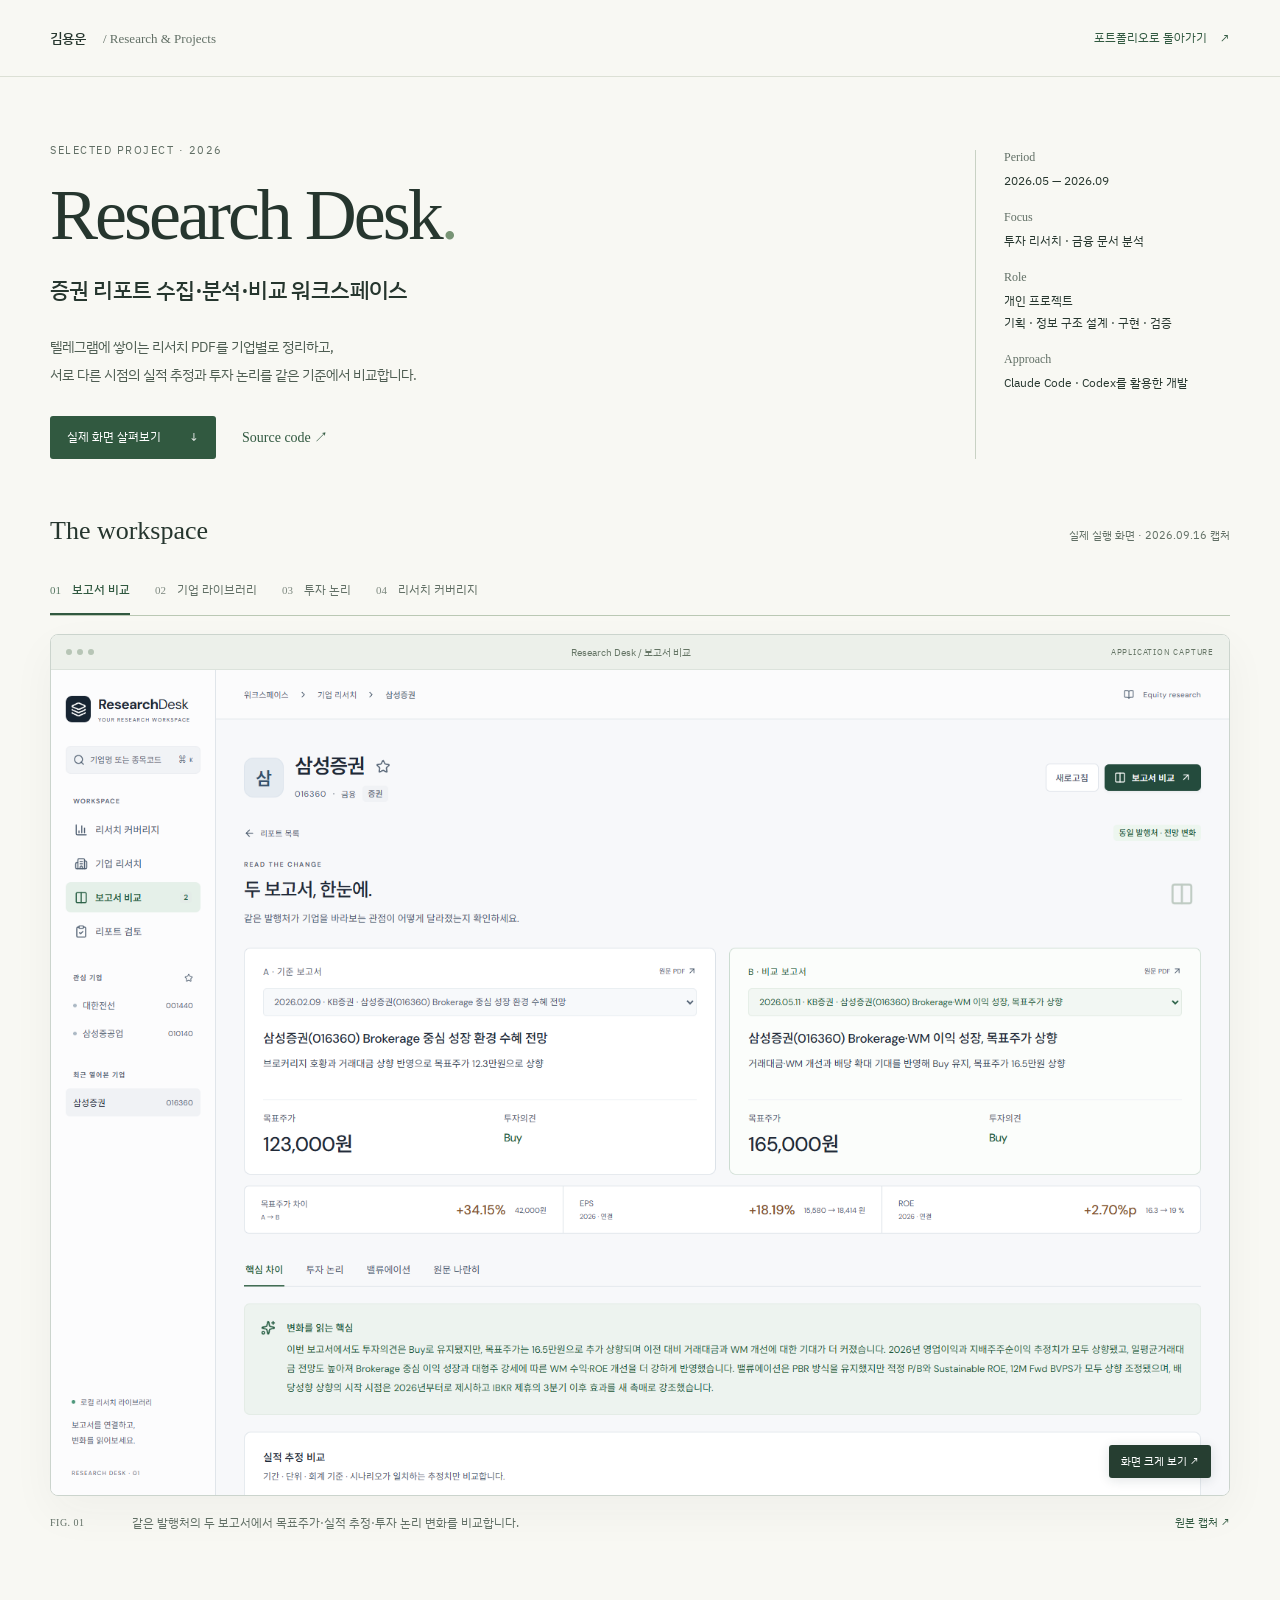
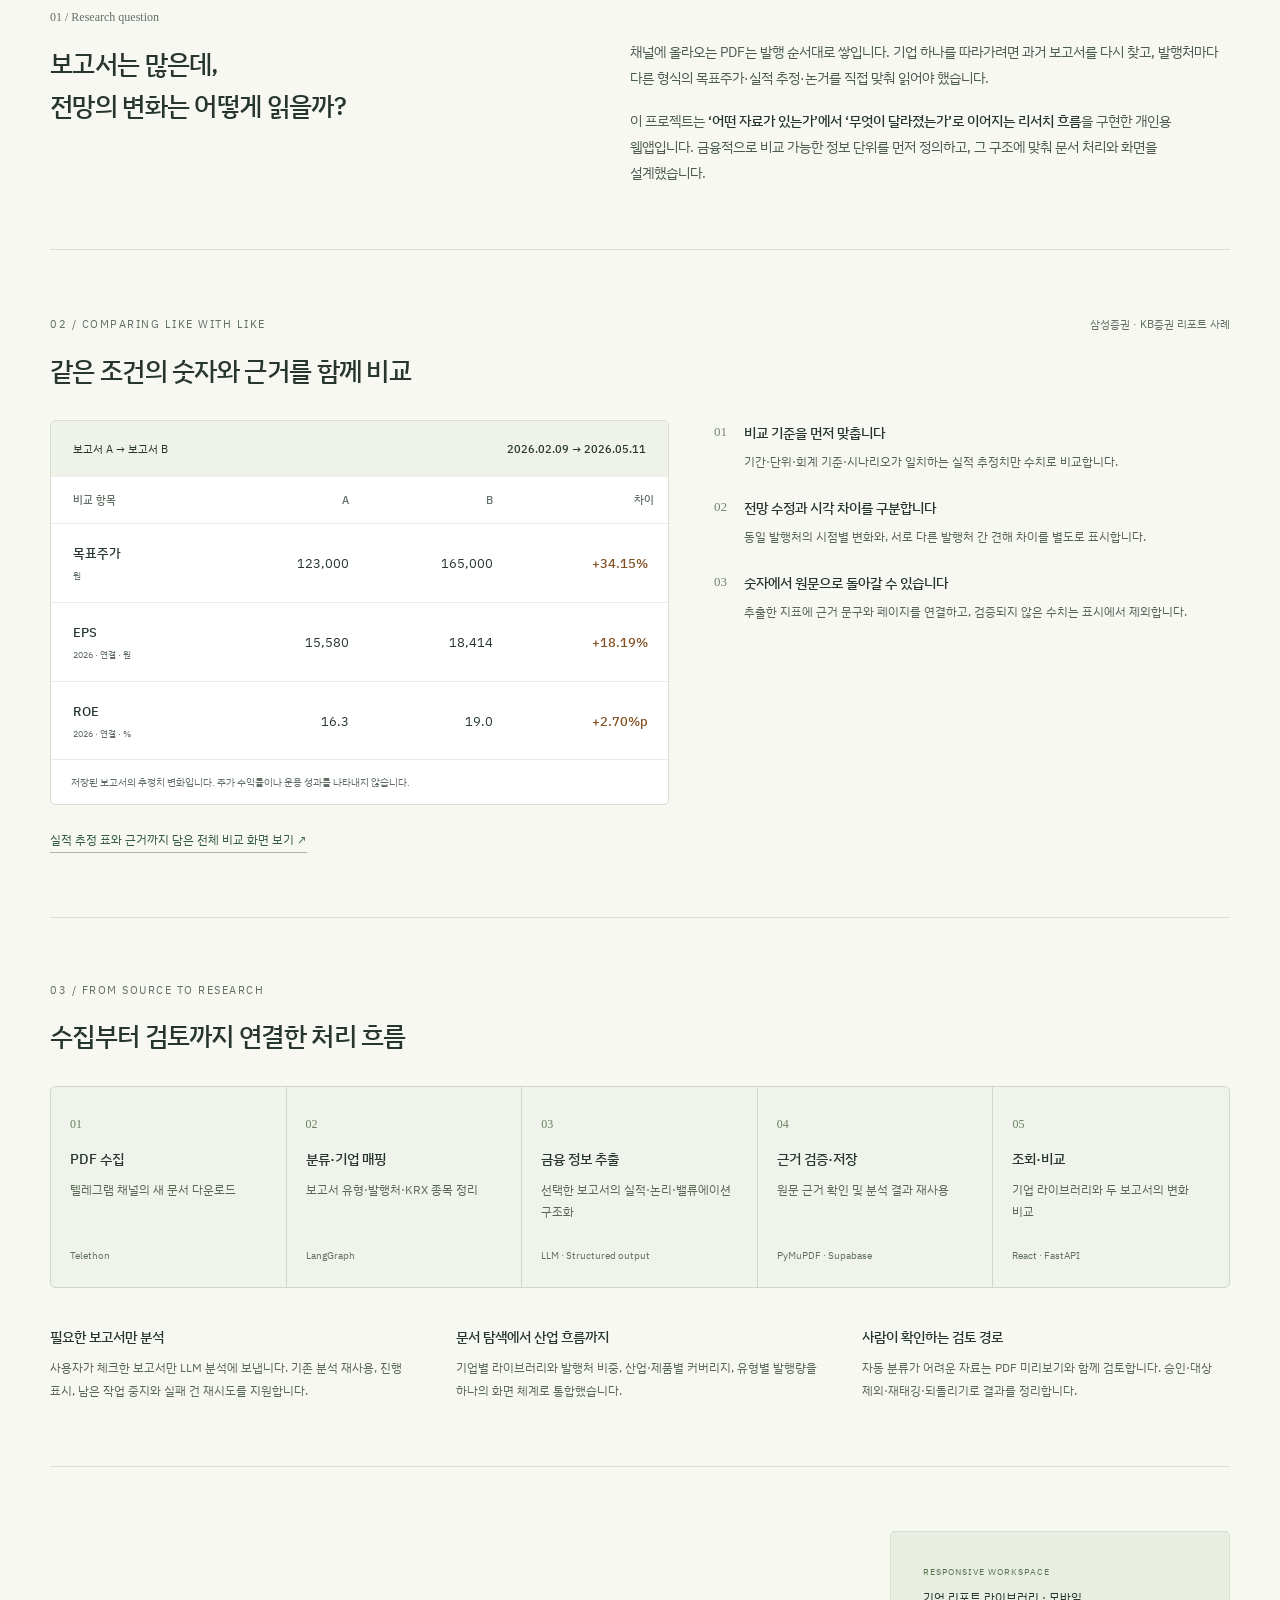
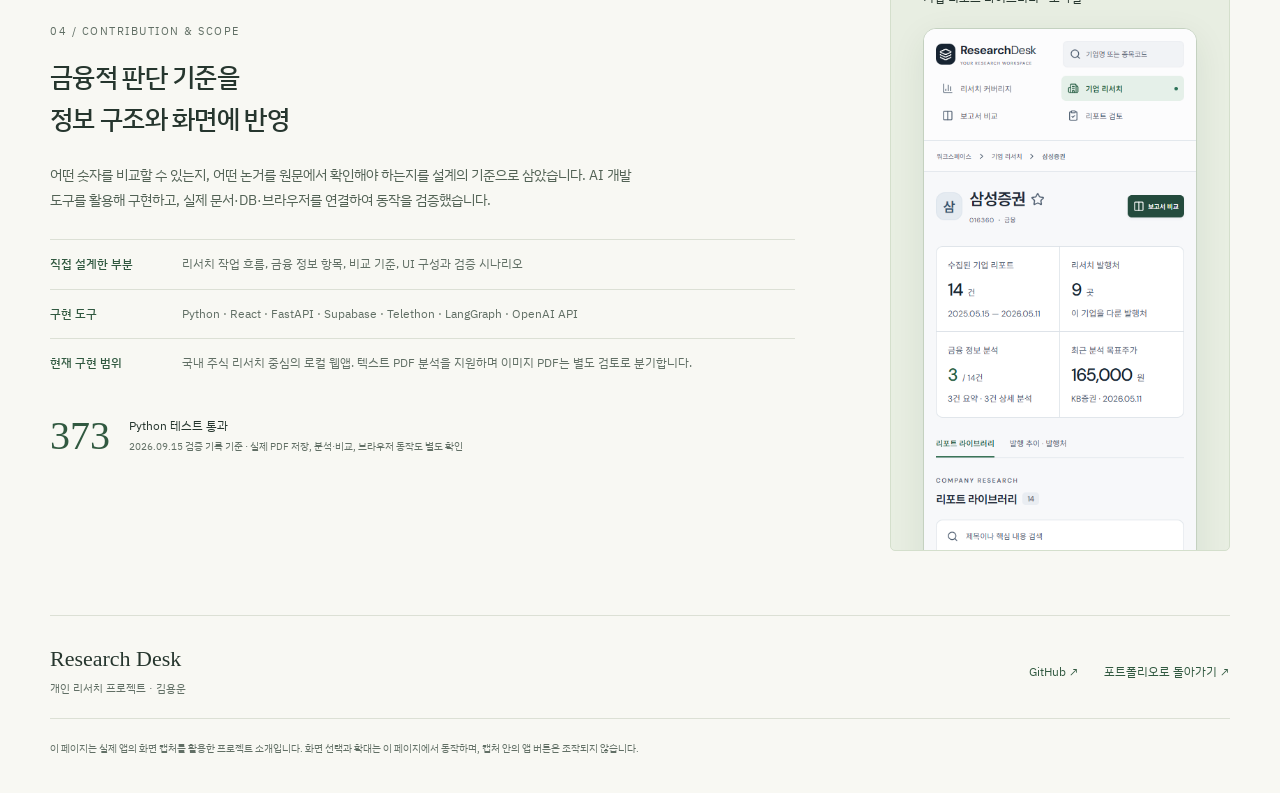
==== research-desk/index.html @ b036e4ed "Publish redesigned research portfolio with GitHub Pages support" ====
<!doctype html>
<html lang="ko">
<head>
  <meta charset="utf-8">
  <meta name="viewport" content="width=device-width, initial-scale=1">
  <meta name="theme-color" content="#f8f8f3">
  <meta name="description" content="김용운의 Research Desk 프로젝트. 텔레그램 증권 리포트 수집부터 금융 정보 구조화, 원문 근거 확인, 보고서 간 전망 비교까지 구현한 리서치 워크스페이스.">
  <title>Research Desk — 김용운의 리서치 프로젝트</title>
  <link rel="icon" href="assets/favicon.svg" type="image/svg+xml">
  <link rel="preconnect" href="https://fonts.googleapis.com">
  <link rel="preconnect" href="https://fonts.gstatic.com" crossorigin>
  <link href="https://fonts.googleapis.com/css2?family=IBM+Plex+Sans+KR:wght@400;500;600&display=swap" rel="stylesheet">
  <link rel="stylesheet" href="case-study.css">
  <script src="case-study.js" defer></script>
</head>
<body>
  <a class="skip-link" href="#main">본문으로 바로가기</a>
  <header class="case-header">
    <div class="wrap header-inner">
      <a class="author" href="../index.html#portfolio">김용운 <span>/ Research & Projects</span></a>
      <a class="back-link" href="../index.html#portfolio">포트폴리오로 돌아가기 <span aria-hidden="true">↗</span></a>
    </div>
  </header>
  <main id="main" class="wrap">
    <section class="case-intro" aria-labelledby="case-title">
      <div>
        <p class="eyebrow">Selected project · 2026</p>
        <h1 id="case-title">Research Desk<span class="title-period">.</span></h1>
        <p class="subtitle">증권 리포트 수집·분석·비교 워크스페이스</p>
        <p class="lead">텔레그램에 쌓이는 리서치 PDF를 기업별로 정리하고,<br class="desktop-break"> 서로 다른 시점의 실적 추정과 투자 논리를 같은 기준에서 비교합니다.</p>
        <div class="intro-links">
          <a class="primary-link" href="#screens">실제 화면 살펴보기 <span aria-hidden="true">↓</span></a>
          <a href="https://github.com/polarbear091919/telegram_report" target="_blank" rel="noopener noreferrer">Source code <span aria-hidden="true">↗</span></a>
        </div>
      </div>
      <dl class="project-facts">
        <div><dt>Period</dt><dd>2026.05 — 2026.09</dd></div>
        <div><dt>Focus</dt><dd>투자 리서치 · 금융 문서 분석</dd></div>
        <div><dt>Role</dt><dd>개인 프로젝트<br>기획 · 정보 구조 설계 · 구현 · 검증</dd></div>
        <div><dt>Approach</dt><dd>Claude Code · Codex를 활용한 개발</dd></div>
      </dl>
    </section>

    <section id="screens" class="screen-showcase" aria-labelledby="screens-heading">
      <div class="section-top"><h2 id="screens-heading">The workspace</h2><span>실제 실행 화면 · 2026.09.16 캡처</span></div>
      <div class="screen-tabs" role="tablist" aria-label="프로젝트 화면">
        <button role="tab" id="tab-comparison" aria-selected="true" aria-controls="screen-panel" tabindex="0" data-screen="comparison"><span>01</span> 보고서 비교</button>
        <button role="tab" id="tab-library" aria-selected="false" aria-controls="screen-panel" tabindex="-1" data-screen="library"><span>02</span> 기업 라이브러리</button>
        <button role="tab" id="tab-thesis" aria-selected="false" aria-controls="screen-panel" tabindex="-1" data-screen="thesis"><span>03</span> 투자 논리</button>
        <button role="tab" id="tab-coverage" aria-selected="false" aria-controls="screen-panel" tabindex="-1" data-screen="coverage"><span>04</span> 리서치 커버리지</button>
      </div>
      <div role="tabpanel" id="screen-panel" aria-labelledby="tab-comparison" tabindex="0">
        <div class="screen-frame">
          <div class="window-bar"><span class="window-mark" aria-hidden="true"><i></i><i></i><i></i></span><span id="screen-location">Research Desk / 보고서 비교</span><span class="capture-label">APPLICATION CAPTURE</span></div>
          <button class="screen-zoom" type="button" data-zoom="assets/comparison.png" data-caption="같은 발행처의 두 보고서에서 목표주가·실적 추정·투자 논리 변화를 비교합니다." aria-label="보고서 비교 화면 크게 보기">
            <img id="screen-image" src="assets/comparison.png" width="1600" height="1120" fetchpriority="high" alt="삼성증권의 KB증권 보고서 두 건을 나란히 비교하는 실제 Research Desk 화면">
            <span class="zoom-hint" aria-hidden="true">화면 크게 보기 ↗</span>
          </button>
        </div>
        <div class="screen-caption"><span id="screen-index">FIG. 01</span><p id="screen-description">같은 발행처의 두 보고서에서 목표주가·실적 추정·투자 논리 변화를 비교합니다.</p><a id="screen-original" href="assets/comparison.png" target="_blank" rel="noopener">원본 캡처 ↗</a></div>
      </div>
      <noscript><p class="note">다른 화면: <a href="assets/library.png">기업 라이브러리</a> · <a href="assets/thesis.png">투자 논리</a> · <a href="assets/coverage.png">커버리지</a></p></noscript>
    </section>

    <section class="case-section problem-grid" aria-labelledby="problem-title">
      <div class="section-label"><span>01 / Research question</span><h2 id="problem-title">보고서는 많은데,<br>전망의 변화는 어떻게 읽을까?</h2></div>
      <div class="prose"><p>채널에 올라오는 PDF는 발행 순서대로 쌓입니다. 기업 하나를 따라가려면 과거 보고서를 다시 찾고, 발행처마다 다른 형식의 목표주가·실적 추정·논거를 직접 맞춰 읽어야 했습니다.</p><p>이 프로젝트는 <strong>‘어떤 자료가 있는가’에서 ‘무엇이 달라졌는가’로 이어지는 리서치 흐름</strong>을 구현한 개인용 웹앱입니다. 금융적으로 비교 가능한 정보 단위를 먼저 정의하고, 그 구조에 맞춰 문서 처리와 화면을 설계했습니다.</p></div>
    </section>

    <section class="case-section" aria-labelledby="comparison-title">
      <div class="section-top"><div><p class="eyebrow">02 / Comparing like with like</p><h2 id="comparison-title">같은 조건의 숫자와 근거를 함께 비교</h2></div><span>삼성증권 · KB증권 리포트 사례</span></div>
      <div class="example-grid">
        <div class="comparison-example">
          <div class="example-heading"><span>보고서 A → 보고서 B</span><strong>2026.02.09 → 2026.05.11</strong></div>
          <div class="example-table-scroll"><table><caption class="sr-only">선택한 두 보고서의 목표주가와 2026년 연결 기준 추정치</caption><thead><tr><th scope="col">비교 항목</th><th scope="col">A</th><th scope="col">B</th><th scope="col">차이</th></tr></thead><tbody>
            <tr><th scope="row">목표주가 <small>원</small></th><td>123,000</td><td>165,000</td><td>+34.15%</td></tr>
            <tr><th scope="row">EPS <small>2026 · 연결 · 원</small></th><td>15,580</td><td>18,414</td><td>+18.19%</td></tr>
            <tr><th scope="row">ROE <small>2026 · 연결 · %</small></th><td>16.3</td><td>19.0</td><td>+2.70%p</td></tr>
          </tbody></table></div>
          <p class="example-note">저장된 보고서의 추정치 변화입니다. 주가 수익률이나 운용 성과를 나타내지 않습니다.</p>
        </div>
        <ol class="principles">
          <li><span>01</span><div><h3>비교 기준을 먼저 맞춥니다</h3><p>기간·단위·회계 기준·시나리오가 일치하는 실적 추정치만 수치로 비교합니다.</p></div></li>
          <li><span>02</span><div><h3>전망 수정과 시각 차이를 구분합니다</h3><p>동일 발행처의 시점별 변화와, 서로 다른 발행처 간 견해 차이를 별도로 표시합니다.</p></div></li>
          <li><span>03</span><div><h3>숫자에서 원문으로 돌아갈 수 있습니다</h3><p>추출한 지표에 근거 문구와 페이지를 연결하고, 검증되지 않은 수치는 표시에서 제외합니다.</p></div></li>
        </ol>
      </div>
      <a class="text-link" href="assets/comparison-full.png" target="_blank" rel="noopener">실적 추정 표와 근거까지 담은 전체 비교 화면 보기 ↗</a>
    </section>

    <section class="case-section workflow-section" aria-labelledby="workflow-title">
      <div class="section-top"><div><p class="eyebrow">03 / From source to research</p><h2 id="workflow-title">수집부터 검토까지 연결한 처리 흐름</h2></div></div>
      <ol class="pipeline">
        <li><span>01</span><h3>PDF 수집</h3><p>텔레그램 채널의 새 문서 다운로드</p><small>Telethon</small></li>
        <li><span>02</span><h3>분류·기업 매핑</h3><p>보고서 유형·발행처·KRX 종목 정리</p><small>LangGraph</small></li>
        <li><span>03</span><h3>금융 정보 추출</h3><p>선택한 보고서의 실적·논리·밸류에이션 구조화</p><small>LLM · Structured output</small></li>
        <li><span>04</span><h3>근거 검증·저장</h3><p>원문 근거 확인 및 분석 결과 재사용</p><small>PyMuPDF · Supabase</small></li>
        <li><span>05</span><h3>조회·비교</h3><p>기업 라이브러리와 두 보고서의 변화 비교</p><small>React · FastAPI</small></li>
      </ol>
      <div class="implementation-grid">
        <article><h3>필요한 보고서만 분석</h3><p>사용자가 체크한 보고서만 LLM 분석에 보냅니다. 기존 분석 재사용, 진행 표시, 남은 작업 중지와 실패 건 재시도를 지원합니다.</p></article>
        <article><h3>문서 탐색에서 산업 흐름까지</h3><p>기업별 라이브러리와 발행처 비중, 산업·제품별 커버리지, 유형별 발행량을 하나의 화면 체계로 통합했습니다.</p></article>
        <article><h3>사람이 확인하는 검토 경로</h3><p>자동 분류가 어려운 자료는 PDF 미리보기와 함께 검토합니다. 승인·대상 제외·재태깅·되돌리기로 결과를 정리합니다.</p></article>
      </div>
    </section>

    <section class="case-section closing-grid" aria-labelledby="reflection-title">
      <div>
        <p class="eyebrow">04 / Contribution & scope</p><h2 id="reflection-title">금융적 판단 기준을<br>정보 구조와 화면에 반영</h2>
        <p class="reflection">어떤 숫자를 비교할 수 있는지, 어떤 논거를 원문에서 확인해야 하는지를 설계의 기준으로 삼았습니다. AI 개발 도구를 활용해 구현하고, 실제 문서·DB·브라우저를 연결하여 동작을 검증했습니다.</p>
        <dl class="contribution-list"><div><dt>직접 설계한 부분</dt><dd>리서치 작업 흐름, 금융 정보 항목, 비교 기준, UI 구성과 검증 시나리오</dd></div><div><dt>구현 도구</dt><dd>Python · React · FastAPI · Supabase · Telethon · LangGraph · OpenAI API</dd></div><div><dt>현재 구현 범위</dt><dd>국내 주식 리서치 중심의 로컬 웹앱. 텍스트 PDF 분석을 지원하며 이미지 PDF는 별도 검토로 분기합니다.</dd></div></dl>
        <div class="validation"><strong>373</strong><p>Python 테스트 통과<small>2026.09.15 검증 기록 기준 · 실제 PDF 저장, 분석·비교, 브라우저 동작도 별도 확인</small></p></div>
      </div>
      <figure class="mobile-figure"><div class="mobile-caption"><span>RESPONSIVE WORKSPACE</span><p>기업 리포트 라이브러리 · 모바일</p></div><button type="button" data-zoom="assets/mobile.png" data-caption="모바일 기업 리포트 라이브러리의 실제 화면" aria-label="모바일 화면 크게 보기"><img src="assets/mobile.png" alt="모바일에서 확인하는 삼성증권 리포트 라이브러리" width="390" height="844" loading="lazy"></button></figure>
    </section>
    <footer class="case-footer"><div><strong>Research Desk</strong><p>개인 리서치 프로젝트 · 김용운</p></div><div><a href="https://github.com/polarbear091919/telegram_report" target="_blank" rel="noopener noreferrer">GitHub ↗</a><a href="../index.html#portfolio">포트폴리오로 돌아가기 ↗</a></div><small>이 페이지는 실제 앱의 화면 캡처를 활용한 프로젝트 소개입니다. 화면 선택과 확대는 이 페이지에서 동작하며, 캡처 안의 앱 버튼은 조작되지 않습니다.</small></footer>
  </main>
  <dialog id="image-dialog" class="image-dialog" aria-labelledby="zoom-title"><div class="zoom-toolbar"><h2 id="zoom-title">화면 크게 보기</h2><div><button type="button" id="zoom-size" aria-pressed="false">원본 크기</button><button type="button" id="zoom-close" aria-label="확대 화면 닫기">닫기 ✕</button></div></div><div class="zoom-scroll"><img id="zoom-image" alt=""></div><p id="zoom-caption"></p></dialog>
</body>
</html>
---- research-desk/case-study.css ----
@charset "UTF-8";
:root{--paper:#f8f8f3;--ink:#26362e;--green:#315940;--muted:#616f65;--line:#dce0d5;--sans:'IBM Plex Sans KR',-apple-system,BlinkMacSystemFont,sans-serif;--serif:Georgia,'Times New Roman',serif}
*{box-sizing:border-box}html{scroll-behavior:smooth;scroll-padding-top:100px}body{margin:0;background:var(--paper);color:var(--ink);font:14px/1.85 var(--sans);-webkit-font-smoothing:antialiased}a{color:var(--green);text-decoration:none;text-underline-offset:5px}a:hover{text-decoration:underline}button{font:inherit;color:inherit;cursor:pointer}img{display:block;max-width:100%}h1,h2,h3,p,figure{margin:0}h1,h2,h3{word-break:keep-all}button:focus-visible,a:focus-visible,[tabindex]:focus-visible{outline:2px solid var(--green);outline-offset:4px}.wrap{width:min(1180px,calc(100% - 96px));margin-inline:auto}.skip-link{position:fixed;top:8px;left:8px;z-index:80;background:var(--green);color:white;padding:10px;transform:translateY(-160%)}.skip-link:focus{transform:none}.sr-only{position:absolute;width:1px;height:1px;overflow:hidden;clip:rect(0,0,0,0)}.case-header{background:var(--paper);border-bottom:1px solid var(--line)}.header-inner{min-height:76px;display:flex;align-items:center;justify-content:space-between;gap:20px}.author{font-weight:500;color:var(--ink)}.author span{font:13px var(--serif);margin-left:14px;color:var(--muted)}.back-link{font-size:12px}.back-link span{margin-left:10px}.case-intro{display:grid;grid-template-columns:1fr 255px;gap:70px;padding:65px 0 54px}.eyebrow{font:11px/1.6 var(--sans);letter-spacing:1.5px;text-transform:uppercase;color:var(--muted);margin-bottom:16px}.case-intro h1{font:72px/1.1 var(--serif);letter-spacing:-3px}.title-period{color:#789475}.subtitle{font-size:22px;font-weight:500;letter-spacing:-.6px;margin-top:15px}.lead{color:#4e5d52;margin-top:23px;line-height:2;word-break:keep-all}.intro-links{display:flex;align-items:center;gap:26px;margin-top:27px;font-size:12px}.intro-links a:last-child{font-family:var(--serif);font-size:14px}.primary-link{display:inline-flex;align-items:center;gap:28px;background:var(--green);color:#fff;padding:10px 17px;border-radius:3px}.primary-link:hover{background:#23462f;text-decoration:none}.project-facts{margin:8px 0 0;border-left:1px solid #c9d2c4;padding-left:28px}.project-facts div+div{margin-top:17px}.project-facts dt{font:12px var(--serif);color:var(--muted);margin-bottom:5px}.project-facts dd{margin:0;font-size:12px;line-height:1.9}.section-top{display:flex;align-items:baseline;justify-content:space-between;gap:25px;margin-bottom:20px}.section-top>h2{font:26px/1.4 var(--serif)}.section-top>span{font-size:11px;color:var(--muted)}.screen-showcase{scroll-margin-top:28px}.screen-tabs{display:flex;border-bottom:1px solid #bac8b4;gap:25px;margin-bottom:18px}.screen-tabs button{border:0;background:transparent;padding:10px 0 12px;border-bottom:2px solid transparent;font-size:12px;color:var(--muted);min-height:46px}.screen-tabs button span{font:11px var(--serif);margin-right:8px;opacity:.8}.screen-tabs button[aria-selected=true]{color:var(--green);border-color:var(--green);font-weight:500}.screen-frame{border:1px solid #cbd4cd;border-radius:8px;overflow:hidden;box-shadow:0 16px 45px #23352b0b;background:#fff}.window-bar{height:35px;background:#ecf0ea;border-bottom:1px solid #dce3dc;display:flex;align-items:center;justify-content:space-between;padding:0 15px;font-size:10px;color:#657565}.window-mark{display:flex;gap:5px;width:85px}.window-mark i{width:6px;height:6px;border-radius:100%;background:#b7c5b6}.capture-label{font-size:8px;letter-spacing:.8px}.screen-zoom{display:block;width:100%;padding:0;border:0;background:#fff;position:relative;cursor:zoom-in}.screen-zoom img{width:100%;height:auto}.zoom-hint{position:absolute;right:18px;bottom:17px;background:#263e31;color:#fff;font-size:11px;border-radius:3px;padding:6px 12px;box-shadow:0 2px 12px #182c3622}.screen-caption{display:grid;grid-template-columns:65px 1fr auto;align-items:start;gap:17px;margin-top:16px;font-size:12px;color:var(--muted)}.screen-caption>span{font:10px/2.1 var(--serif);letter-spacing:.5px}.screen-caption a{white-space:nowrap;font-size:11px}.case-section{padding:64px 0;border-bottom:1px solid var(--line)}.problem-grid{display:grid;grid-template-columns:1fr 1.2fr;gap:80px;margin-top:12px}.section-label>span{font:12px var(--serif);color:var(--muted);display:block;margin-bottom:18px}.case-section h2{font-size:26px;font-weight:500;letter-spacing:-.7px;line-height:1.6}.prose{padding-top:29px}.prose p{word-break:keep-all;color:#4b5b50}.prose p+p{margin-top:17px}.prose strong{font-weight:500;color:var(--ink)}.example-grid{display:grid;grid-template-columns:1.2fr 1fr;gap:45px;margin-top:28px}.comparison-example{border:1px solid #d6dfd1;background:#fff;border-radius:5px;overflow:hidden;align-self:start}.example-heading{padding:18px 22px;background:#eef2e9;display:flex;justify-content:space-between;gap:10px;font-size:11px}.example-heading strong{font-weight:500}.example-table-scroll{overflow:auto}.comparison-example table{width:100%;border-collapse:collapse;white-space:nowrap;font-variant-numeric:tabular-nums}.comparison-example th,.comparison-example td{text-align:right;padding:17px 14px;border-bottom:1px solid #e9ede7;font-size:13px}.comparison-example th:first-child{text-align:left;padding-left:22px}.comparison-example th{font-weight:500}.comparison-example thead th{font-size:11px;color:var(--muted);padding-block:13px}.comparison-example th small{display:block;color:var(--muted);font-size:9px;font-weight:400;margin-top:3px}.comparison-example td:last-child{color:#825124;padding-right:20px;font-weight:500}.example-note{font-size:10px;color:var(--muted);padding:13px 20px;line-height:1.8}.principles{padding:0;margin:0;list-style:none}.principles li{display:flex;gap:17px;margin-bottom:22px}.principles li>span{font:13px var(--serif);color:#71846e;padding-top:4px}.principles h3{font-size:14px;font-weight:500}.principles p{font-size:12px;color:#556358;margin-top:5px;word-break:keep-all}.text-link{display:inline-block;font-size:12px;margin-top:24px;border-bottom:1px solid #a9b8a0}.pipeline{list-style:none;padding:0;display:grid;grid-template-columns:repeat(5,1fr);gap:0;margin:29px 0 0;border:1px solid #ced8c8;border-radius:5px;background:#f0f3eb}.pipeline li{position:relative;padding:23px 19px;border-right:1px solid #ced8c8}.pipeline li:last-child{border:0}.pipeline li>span{font:12px var(--serif);color:#6a8062}.pipeline h3{font-size:14px;font-weight:500;margin-top:10px}.pipeline p{font-size:12px;color:#596855;margin-top:7px;min-height:48px;word-break:keep-all}.pipeline small{display:block;font:10px/1.7 var(--sans);color:var(--muted);margin-top:20px}.implementation-grid{display:grid;grid-template-columns:repeat(3,1fr);gap:38px;margin-top:36px}.implementation-grid h3{font-size:14px;font-weight:500}.implementation-grid p{margin-top:8px;font-size:12px;color:#58675b;word-break:keep-all}.closing-grid{display:grid;grid-template-columns:1fr 340px;gap:95px;align-items:center}.reflection{margin-top:22px;max-width:610px;word-break:keep-all;color:#526255}.contribution-list{margin-top:26px;font-size:12px}.contribution-list div{display:grid;grid-template-columns:115px 1fr;border-top:1px solid var(--line);padding:13px 0;gap:17px}.contribution-list dt{color:var(--green);font-weight:500}.contribution-list dd{margin:0;color:var(--muted)}.validation{display:flex;align-items:center;gap:19px;margin-top:25px}.validation>strong{font:40px var(--serif);color:var(--green)}.validation p{font-size:12px}.validation small{display:block;font-size:10px;color:var(--muted);max-width:340px}.mobile-figure{padding:25px 32px 0;background:#e8eee2;border-radius:5px;overflow:hidden;max-height:620px;border:1px solid #d4dfcc}.mobile-caption{margin-bottom:19px}.mobile-caption>span{font:9px var(--sans);letter-spacing:1px;color:#5b7452}.mobile-caption p{font-size:12px;margin-top:4px}.mobile-figure button{display:block;border:1px solid #c4d1c0;border-radius:13px 13px 0 0;overflow:hidden;padding:0;background:#fff;box-shadow:0 10px 35px #1d412715;cursor:zoom-in}.mobile-figure img{width:100%;height:auto}.case-footer{display:flex;flex-wrap:wrap;justify-content:space-between;align-items:center;gap:20px;padding:30px 0 35px}.case-footer strong{font:22px var(--serif)}.case-footer p{font-size:11px;color:var(--muted);margin-top:4px}.case-footer>div:last-of-type{display:flex;gap:25px;font-size:12px}.case-footer>small{width:100%;font-size:10px;color:var(--muted);border-top:1px solid var(--line);padding-top:20px}.image-dialog{width:min(1500px,calc(100% - 40px));max-height:94dvh;padding:0;border:1px solid #becdb8;border-radius:8px;background:var(--paper);color:var(--ink)}.image-dialog::backdrop{background:#172a21ba}.zoom-toolbar{display:flex;align-items:center;justify-content:space-between;padding:12px 18px;border-bottom:1px solid var(--line);gap:10px}.zoom-toolbar h2{font-size:13px;font-weight:500}.zoom-toolbar>div{display:flex;gap:10px}.zoom-toolbar button{border:1px solid #cbd6c5;border-radius:3px;padding:6px 12px;background:#fff;font-size:12px;min-height:38px}.zoom-scroll{overflow:auto;max-height:76dvh;background:#e9eee6}.zoom-scroll img{width:100%;height:auto;margin:auto}.zoom-scroll.is-original img{width:auto;max-width:none}.image-dialog>p{padding:12px 18px;font-size:12px;color:var(--muted)}.note{font-size:12px;color:var(--muted)}body.zoom-open{overflow:hidden}
@media(max-width:1000px){.wrap{width:calc(100% - 56px)}.case-intro{gap:35px;grid-template-columns:1fr 220px}.case-intro h1{font-size:60px}.subtitle{font-size:19px}.problem-grid{gap:40px}.example-grid{gap:28px}.closing-grid{gap:45px;grid-template-columns:1fr 290px}.pipeline li{padding:20px 13px}.pipeline h3{font-size:13px}.pipeline p{font-size:11px}.mobile-figure{padding-inline:22px}.comparison-example th,.comparison-example td{padding-inline:9px}}
@media(max-width:720px){.wrap{width:calc(100% - 36px)}.header-inner{min-height:66px}.author span{display:none}.back-link{font-size:10px}.case-intro{display:block;padding:40px 0 35px}.case-intro h1{font-size:54px;letter-spacing:-2px}.subtitle{font-size:18px;line-height:1.6;max-width:290px}.lead{font-size:13px}.desktop-break{display:none}.project-facts{display:grid;grid-template-columns:1fr 1fr;gap:18px;border-left:0;border-top:1px solid var(--line);padding:22px 0 0;margin-top:30px}.project-facts div+div{margin:0}.project-facts dd{font-size:11px}.intro-links{gap:22px}.section-top{display:block}.section-top>span{display:block;margin-top:7px;font-size:10px}.screen-tabs{gap:0;display:grid;grid-template-columns:1fr 1fr}.screen-tabs button{font-size:11px;text-align:left}.screen-tabs button span{margin-right:5px}.window-bar{height:28px;padding:0 9px}.capture-label{display:none}.window-mark{width:auto}.zoom-hint{bottom:8px;right:8px;font-size:9px;padding:4px 8px}.screen-caption{grid-template-columns:48px 1fr;gap:8px;font-size:11px}.screen-caption a{grid-column:2;font-size:10px}.case-section{padding:42px 0}.problem-grid,.example-grid,.closing-grid{display:block}.case-section h2{font-size:23px}.prose{padding-top:22px;font-size:13px}.principles{margin-top:26px}.example-heading{padding:15px 13px;flex-wrap:wrap}.comparison-example th:first-child{padding-left:12px}.comparison-example th,.comparison-example td{font-size:12px;padding-inline:8px}.comparison-example td:last-child{padding-right:12px}.example-note{padding:12px;font-size:10px}.pipeline{grid-template-columns:1fr 1fr}.pipeline li{border-right:1px solid #ced8c8;border-bottom:1px solid #ced8c8;padding:18px}.pipeline li:nth-child(2n){border-right:0}.pipeline li:last-child{grid-column:span 2}.pipeline p{font-size:12px;min-height:0}.pipeline small{margin-top:12px}.implementation-grid{grid-template-columns:1fr;gap:21px;margin-top:27px}.reflection{font-size:13px}.contribution-list div{grid-template-columns:90px 1fr;gap:10px}.mobile-figure{max-width:330px;margin:30px auto 0;padding:24px 25px 0}.case-footer>div:last-of-type{gap:18px;font-size:11px}.image-dialog{width:calc(100% - 16px)}.zoom-toolbar{padding:10px;align-items:flex-start}.zoom-toolbar h2{font-size:11px}.zoom-toolbar button{font-size:10px;padding:5px 8px;white-space:nowrap}.image-dialog>p{font-size:11px}.zoom-scroll{max-height:70dvh}}
@media(prefers-reduced-motion:reduce){html{scroll-behavior:auto}}
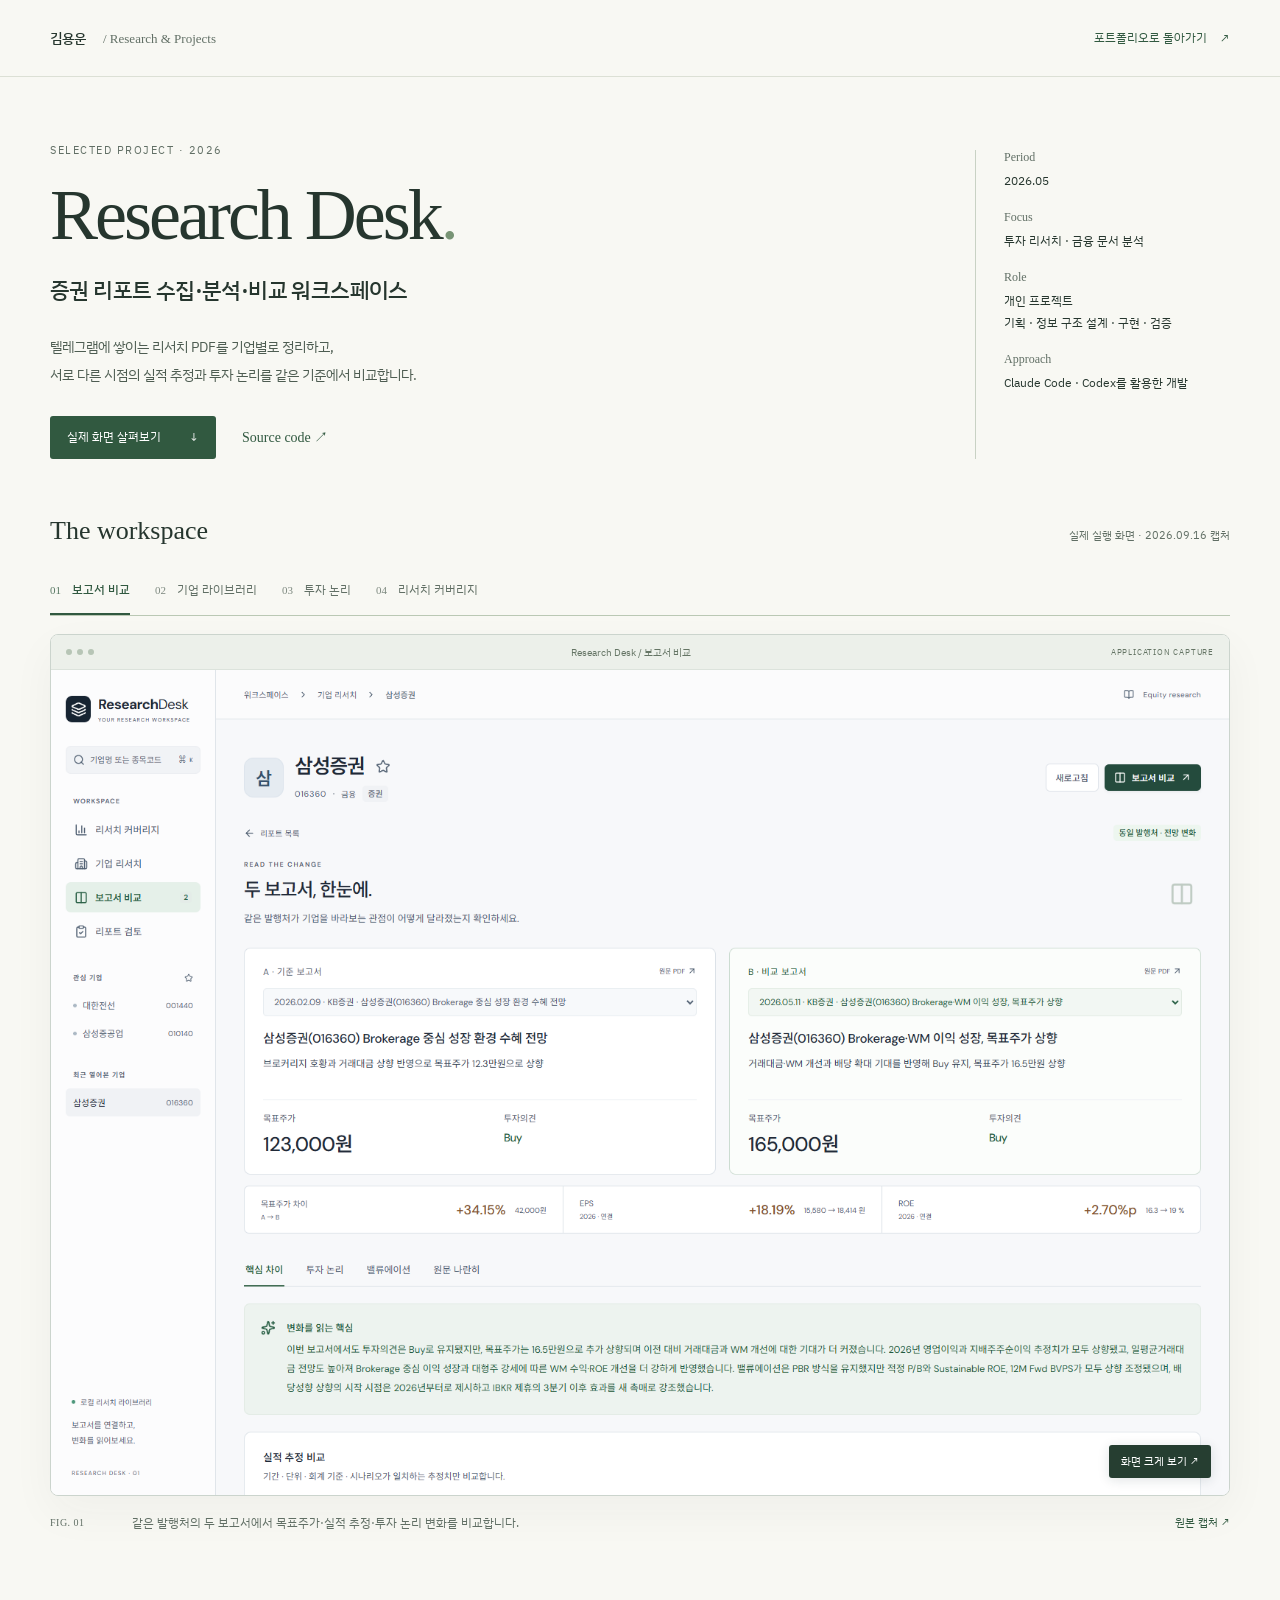
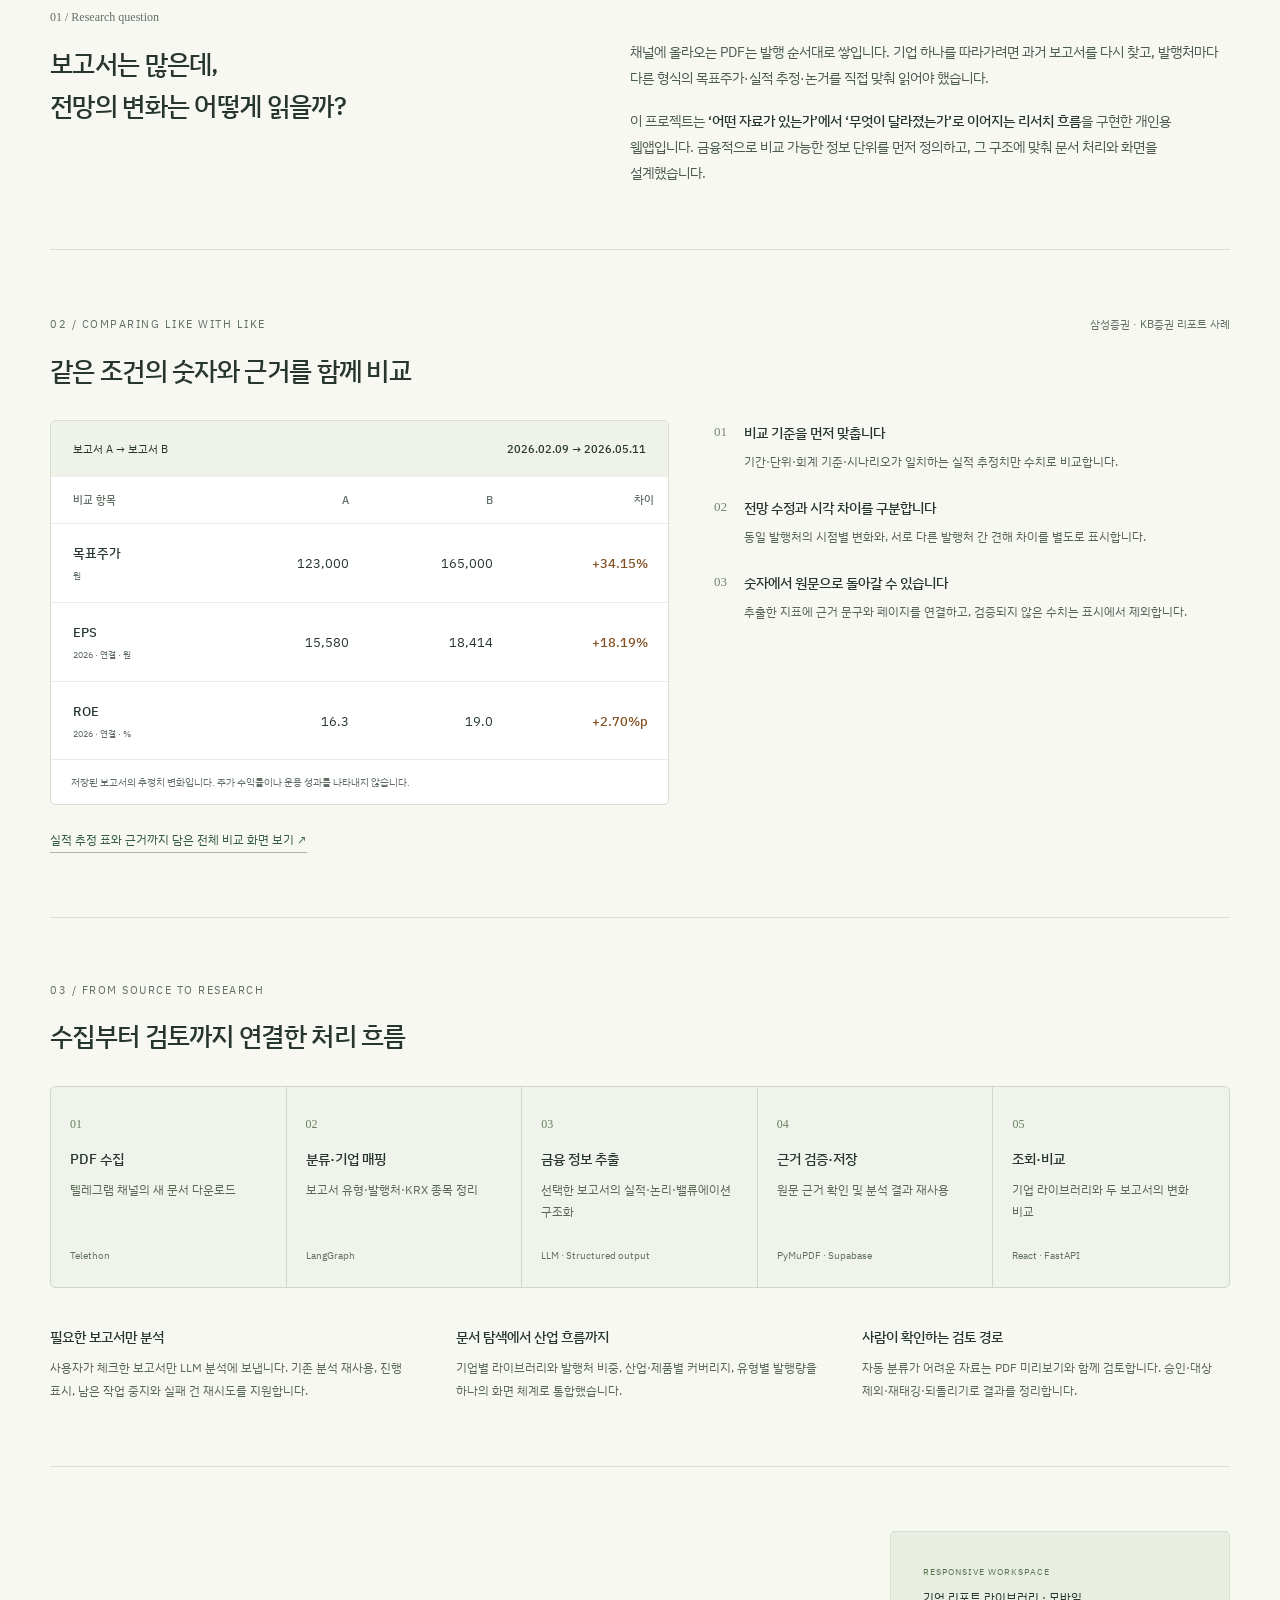
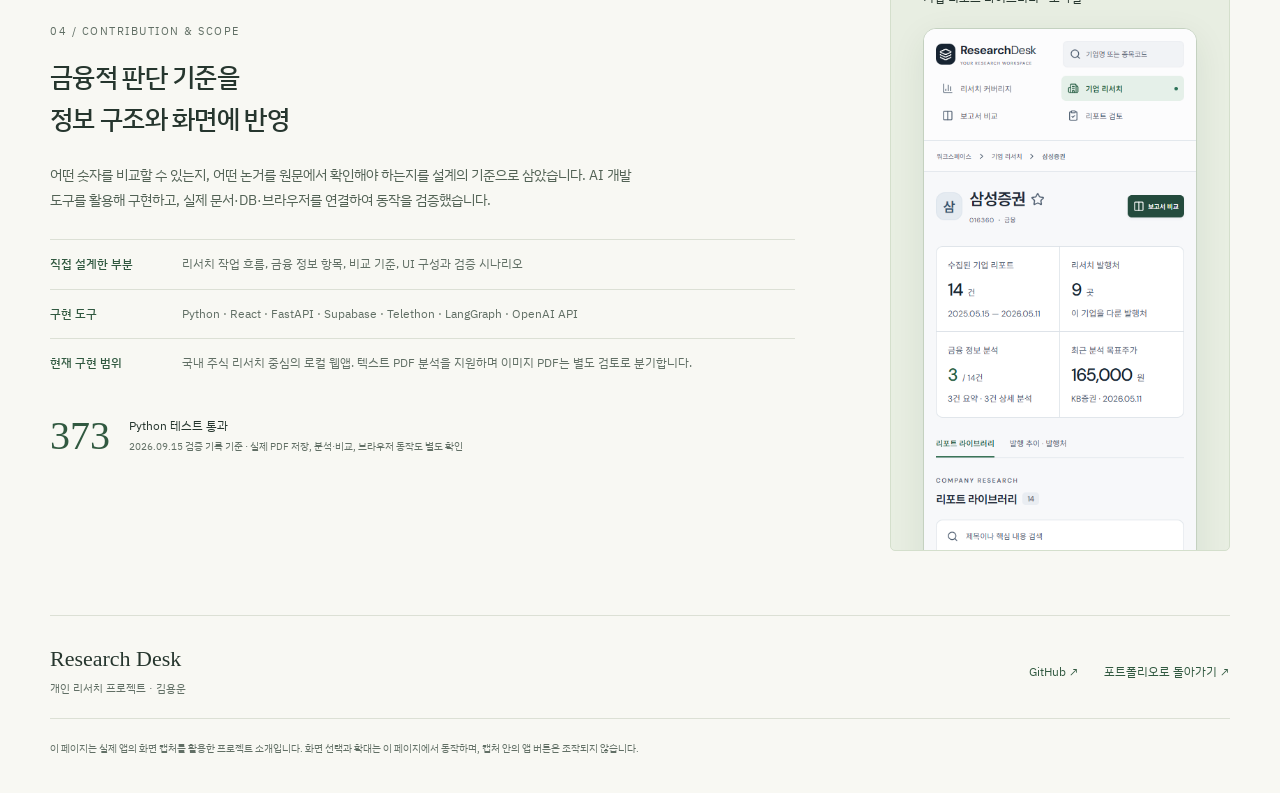
==== commit dcfdfc31: "Enlarge project filter labels and update featured project date" ====
--- a/research-desk/index.html
+++ b/research-desk/index.html
@@ -34,7 +34,7 @@
         </div>
       </div>
       <dl class="project-facts">
-        <div><dt>Period</dt><dd>2026.05 — 2026.09</dd></div>
+        <div><dt>Period</dt><dd>2026.05</dd></div>
         <div><dt>Focus</dt><dd>투자 리서치 · 금융 문서 분석</dd></div>
         <div><dt>Role</dt><dd>개인 프로젝트<br>기획 · 정보 구조 설계 · 구현 · 검증</dd></div>
         <div><dt>Approach</dt><dd>Claude Code · Codex를 활용한 개발</dd></div>
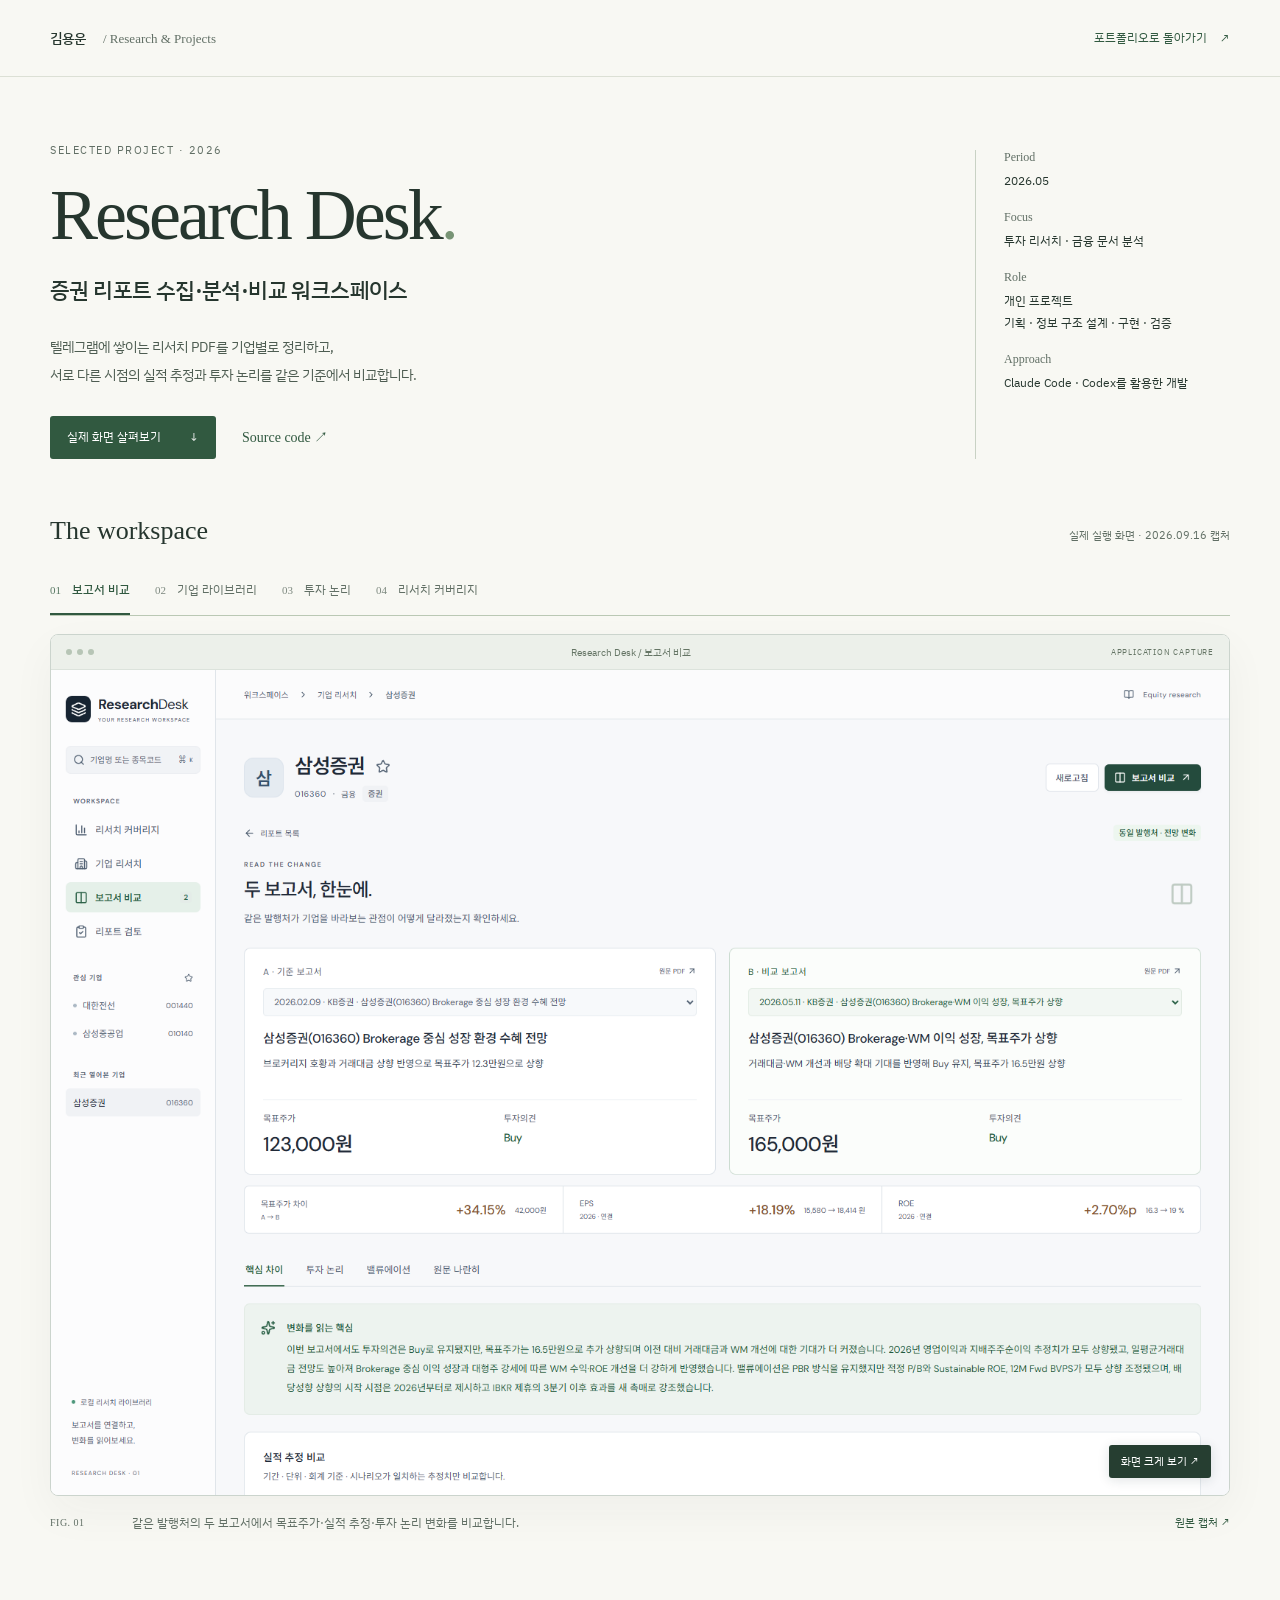
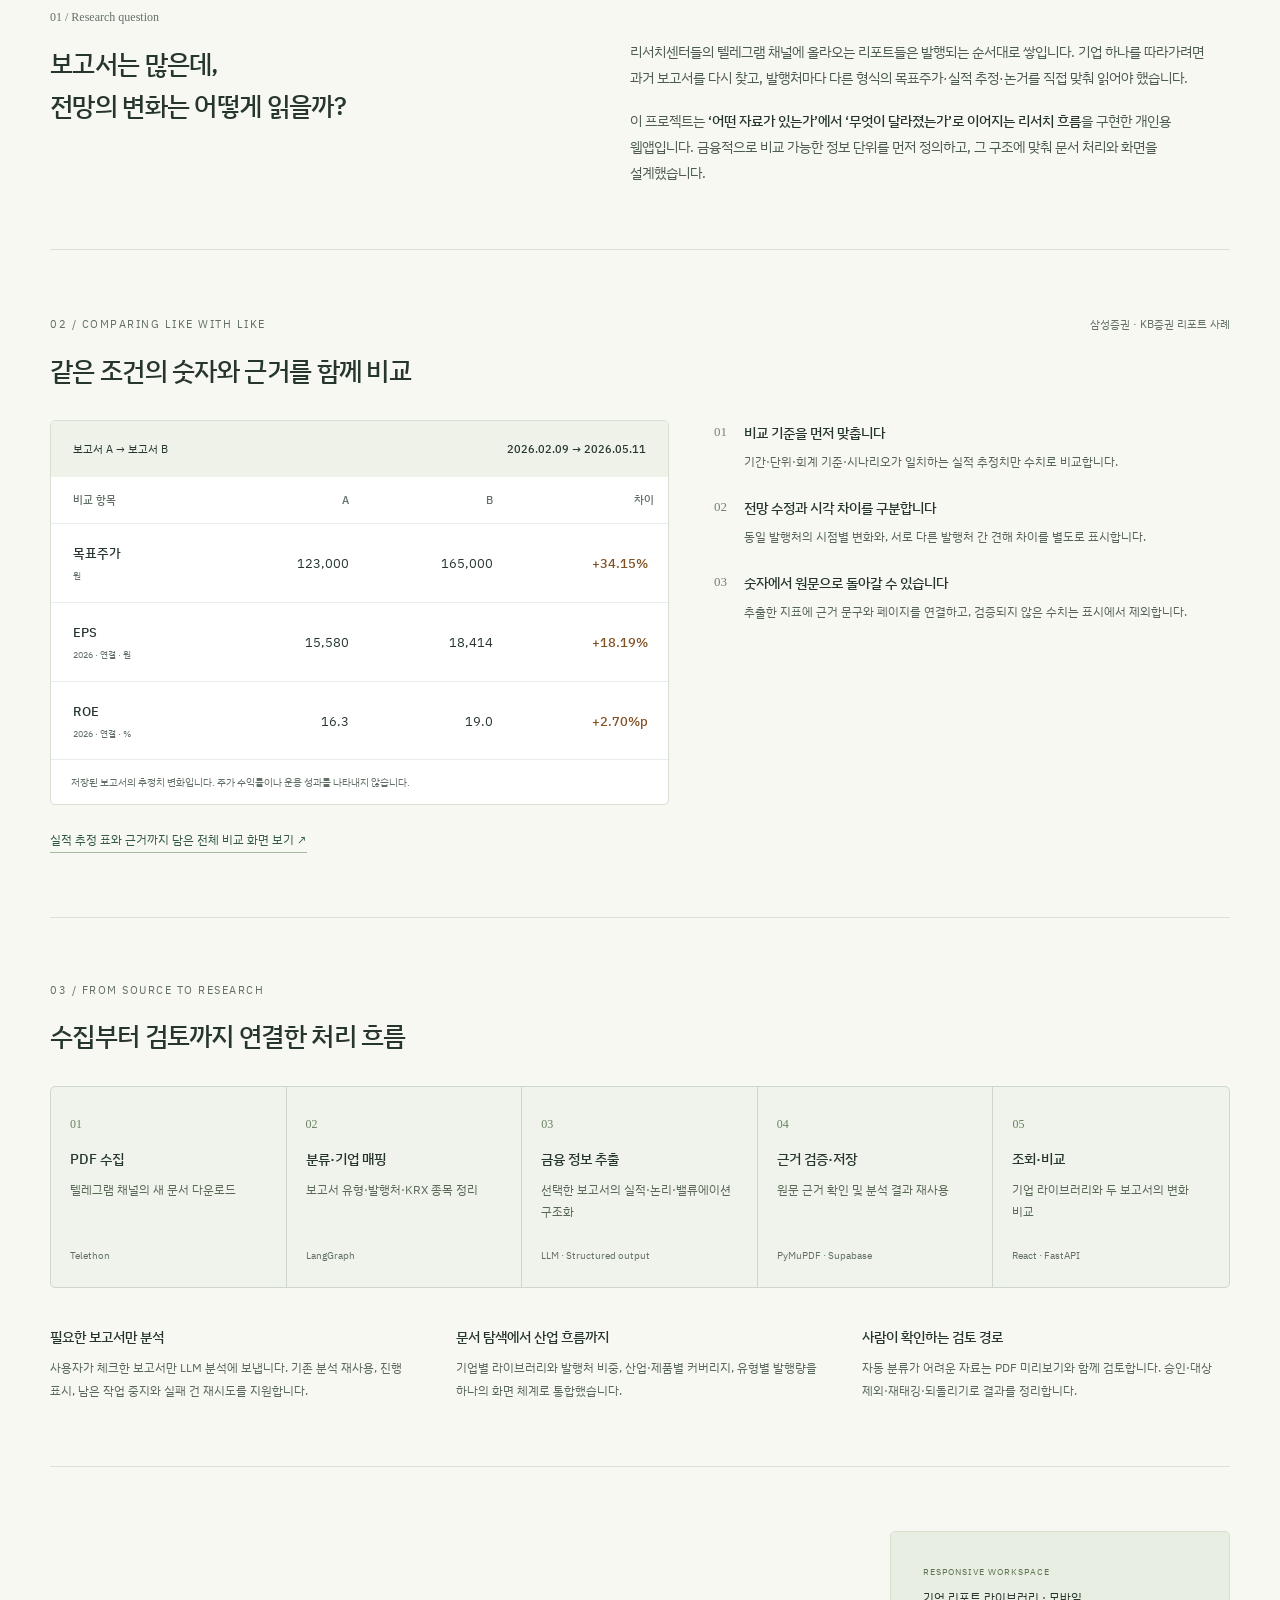
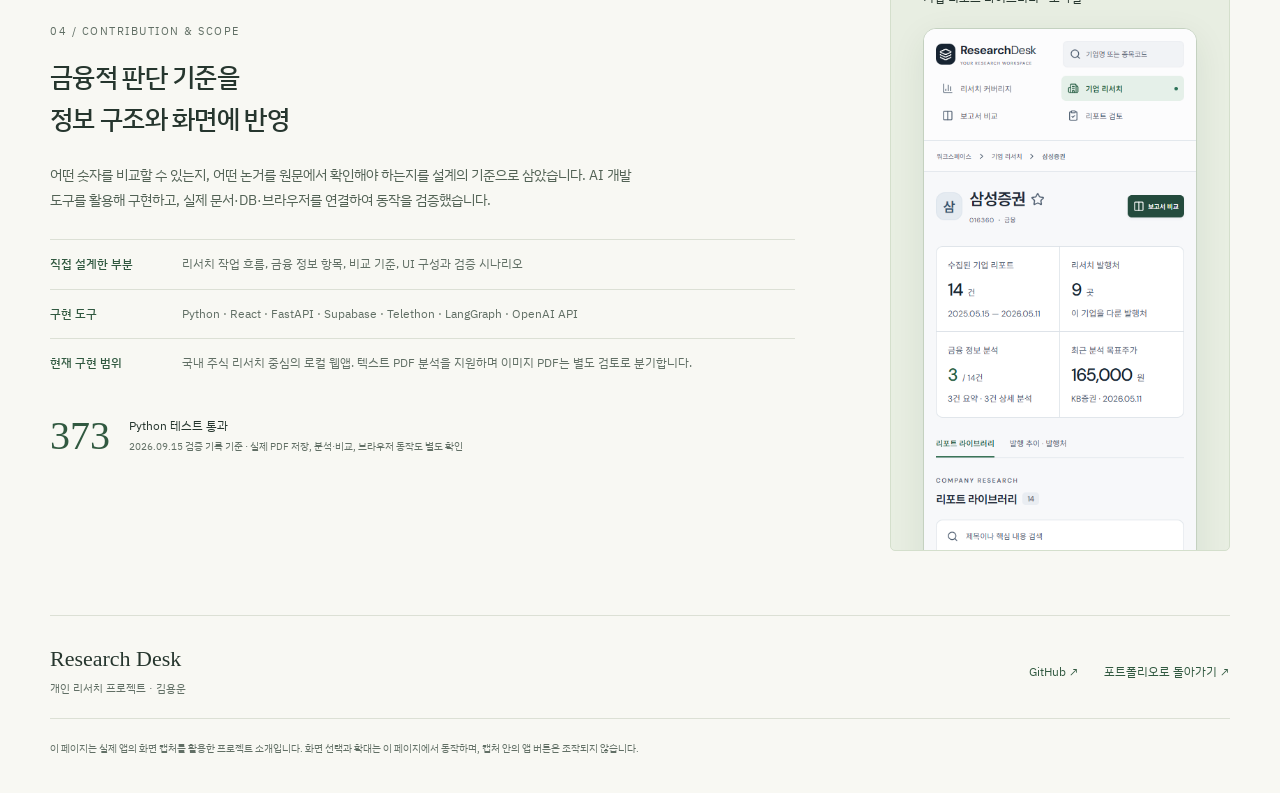
==== commit 11b8b077: "Clarify Research Desk report source description" ====
--- a/research-desk/index.html
+++ b/research-desk/index.html
@@ -30,7 +30,7 @@
         <p class="lead">텔레그램에 쌓이는 리서치 PDF를 기업별로 정리하고,<br class="desktop-break"> 서로 다른 시점의 실적 추정과 투자 논리를 같은 기준에서 비교합니다.</p>
         <div class="intro-links">
           <a class="primary-link" href="#screens">실제 화면 살펴보기 <span aria-hidden="true">↓</span></a>
-          <a href="https://github.com/polarbear091919/telegram_report" target="_blank" rel="noopener noreferrer">Source code <span aria-hidden="true">↗</span></a>
+          <a href="https://github.com/financeis/telegram_report" target="_blank" rel="noopener noreferrer">Source code <span aria-hidden="true">↗</span></a>
         </div>
       </div>
       <dl class="project-facts">
@@ -64,7 +64,7 @@
 
     <section class="case-section problem-grid" aria-labelledby="problem-title">
       <div class="section-label"><span>01 / Research question</span><h2 id="problem-title">보고서는 많은데,<br>전망의 변화는 어떻게 읽을까?</h2></div>
-      <div class="prose"><p>채널에 올라오는 PDF는 발행 순서대로 쌓입니다. 기업 하나를 따라가려면 과거 보고서를 다시 찾고, 발행처마다 다른 형식의 목표주가·실적 추정·논거를 직접 맞춰 읽어야 했습니다.</p><p>이 프로젝트는 <strong>‘어떤 자료가 있는가’에서 ‘무엇이 달라졌는가’로 이어지는 리서치 흐름</strong>을 구현한 개인용 웹앱입니다. 금융적으로 비교 가능한 정보 단위를 먼저 정의하고, 그 구조에 맞춰 문서 처리와 화면을 설계했습니다.</p></div>
+      <div class="prose"><p>리서치센터들의 텔레그램 채널에 올라오는 리포트들은 발행되는 순서대로 쌓입니다. 기업 하나를 따라가려면 과거 보고서를 다시 찾고, 발행처마다 다른 형식의 목표주가·실적 추정·논거를 직접 맞춰 읽어야 했습니다.</p><p>이 프로젝트는 <strong>‘어떤 자료가 있는가’에서 ‘무엇이 달라졌는가’로 이어지는 리서치 흐름</strong>을 구현한 개인용 웹앱입니다. 금융적으로 비교 가능한 정보 단위를 먼저 정의하고, 그 구조에 맞춰 문서 처리와 화면을 설계했습니다.</p></div>
     </section>
 
     <section class="case-section" aria-labelledby="comparison-title">
@@ -113,7 +113,7 @@
       </div>
       <figure class="mobile-figure"><div class="mobile-caption"><span>RESPONSIVE WORKSPACE</span><p>기업 리포트 라이브러리 · 모바일</p></div><button type="button" data-zoom="assets/mobile.png" data-caption="모바일 기업 리포트 라이브러리의 실제 화면" aria-label="모바일 화면 크게 보기"><img src="assets/mobile.png" alt="모바일에서 확인하는 삼성증권 리포트 라이브러리" width="390" height="844" loading="lazy"></button></figure>
     </section>
-    <footer class="case-footer"><div><strong>Research Desk</strong><p>개인 리서치 프로젝트 · 김용운</p></div><div><a href="https://github.com/polarbear091919/telegram_report" target="_blank" rel="noopener noreferrer">GitHub ↗</a><a href="../index.html#portfolio">포트폴리오로 돌아가기 ↗</a></div><small>이 페이지는 실제 앱의 화면 캡처를 활용한 프로젝트 소개입니다. 화면 선택과 확대는 이 페이지에서 동작하며, 캡처 안의 앱 버튼은 조작되지 않습니다.</small></footer>
+    <footer class="case-footer"><div><strong>Research Desk</strong><p>개인 리서치 프로젝트 · 김용운</p></div><div><a href="https://github.com/financeis/telegram_report" target="_blank" rel="noopener noreferrer">GitHub ↗</a><a href="../index.html#portfolio">포트폴리오로 돌아가기 ↗</a></div><small>이 페이지는 실제 앱의 화면 캡처를 활용한 프로젝트 소개입니다. 화면 선택과 확대는 이 페이지에서 동작하며, 캡처 안의 앱 버튼은 조작되지 않습니다.</small></footer>
   </main>
   <dialog id="image-dialog" class="image-dialog" aria-labelledby="zoom-title"><div class="zoom-toolbar"><h2 id="zoom-title">화면 크게 보기</h2><div><button type="button" id="zoom-size" aria-pressed="false">원본 크기</button><button type="button" id="zoom-close" aria-label="확대 화면 닫기">닫기 ✕</button></div></div><div class="zoom-scroll"><img id="zoom-image" alt=""></div><p id="zoom-caption"></p></dialog>
 </body>
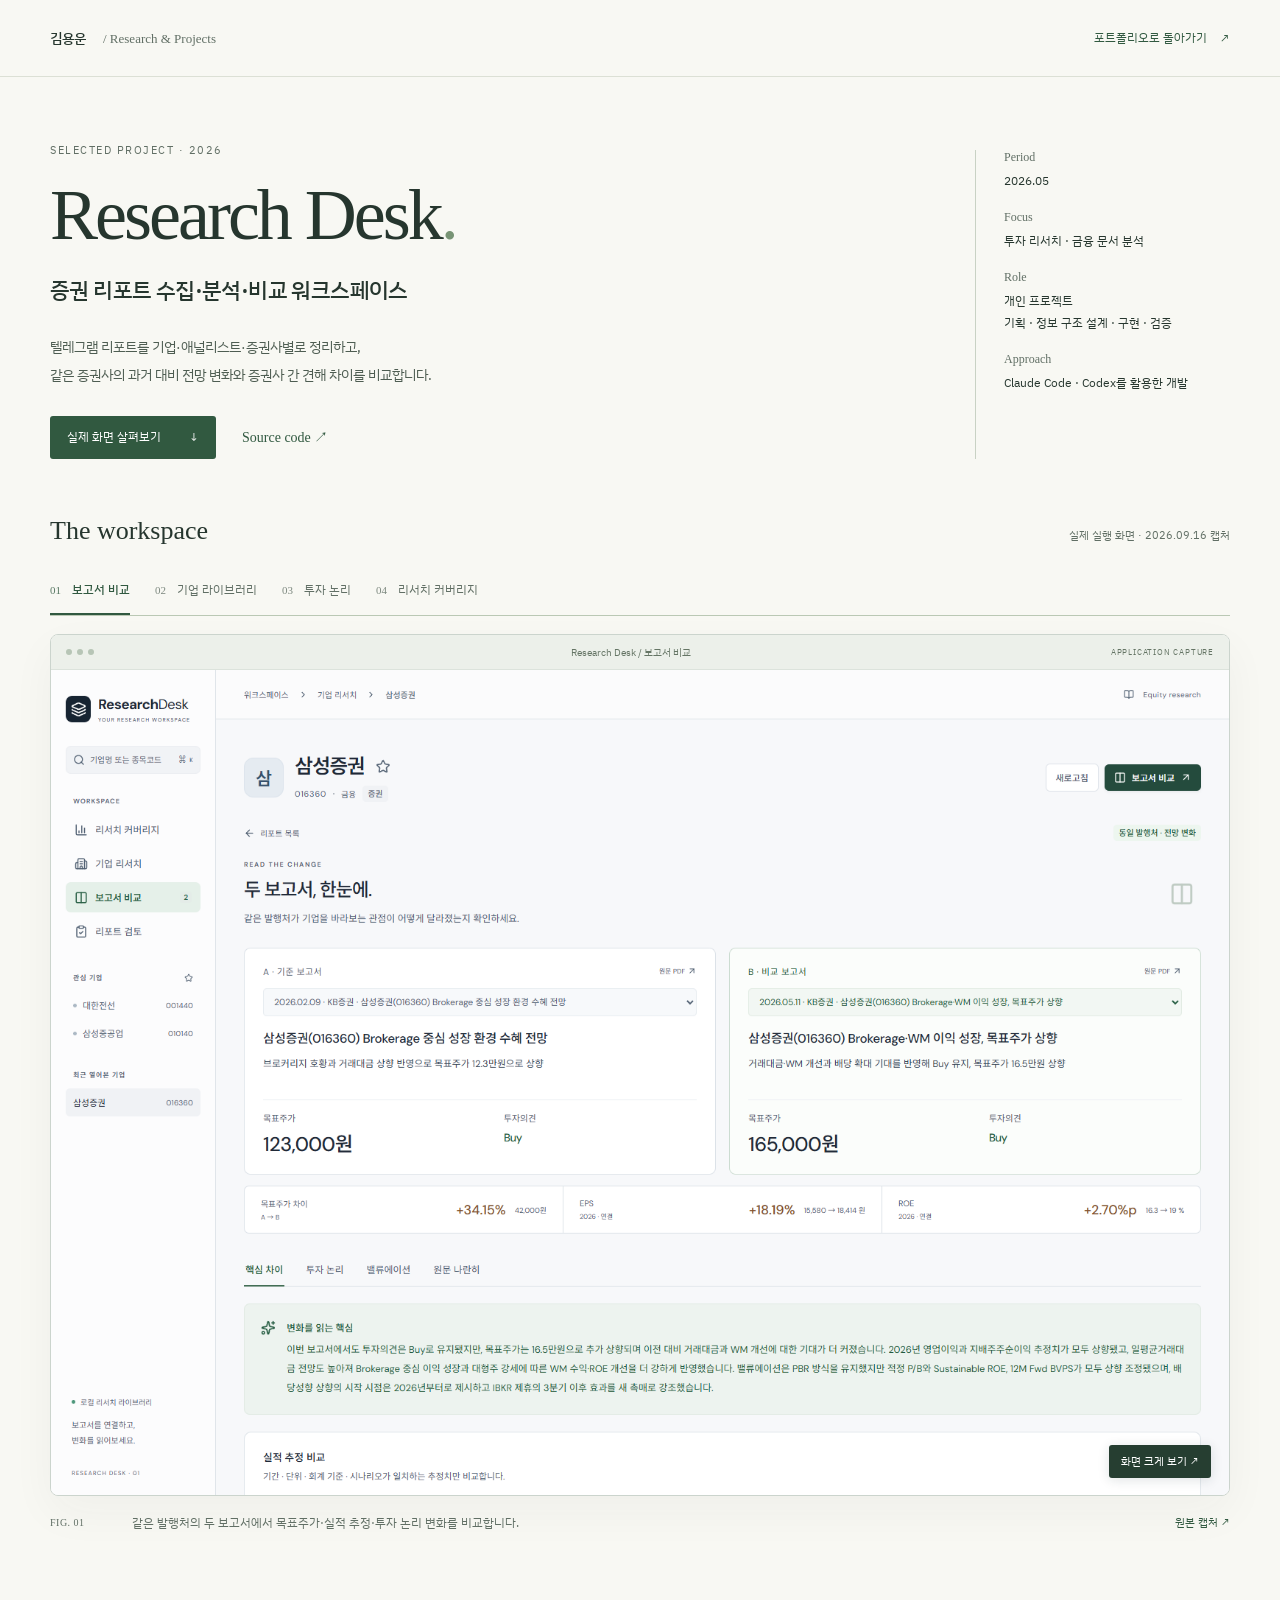
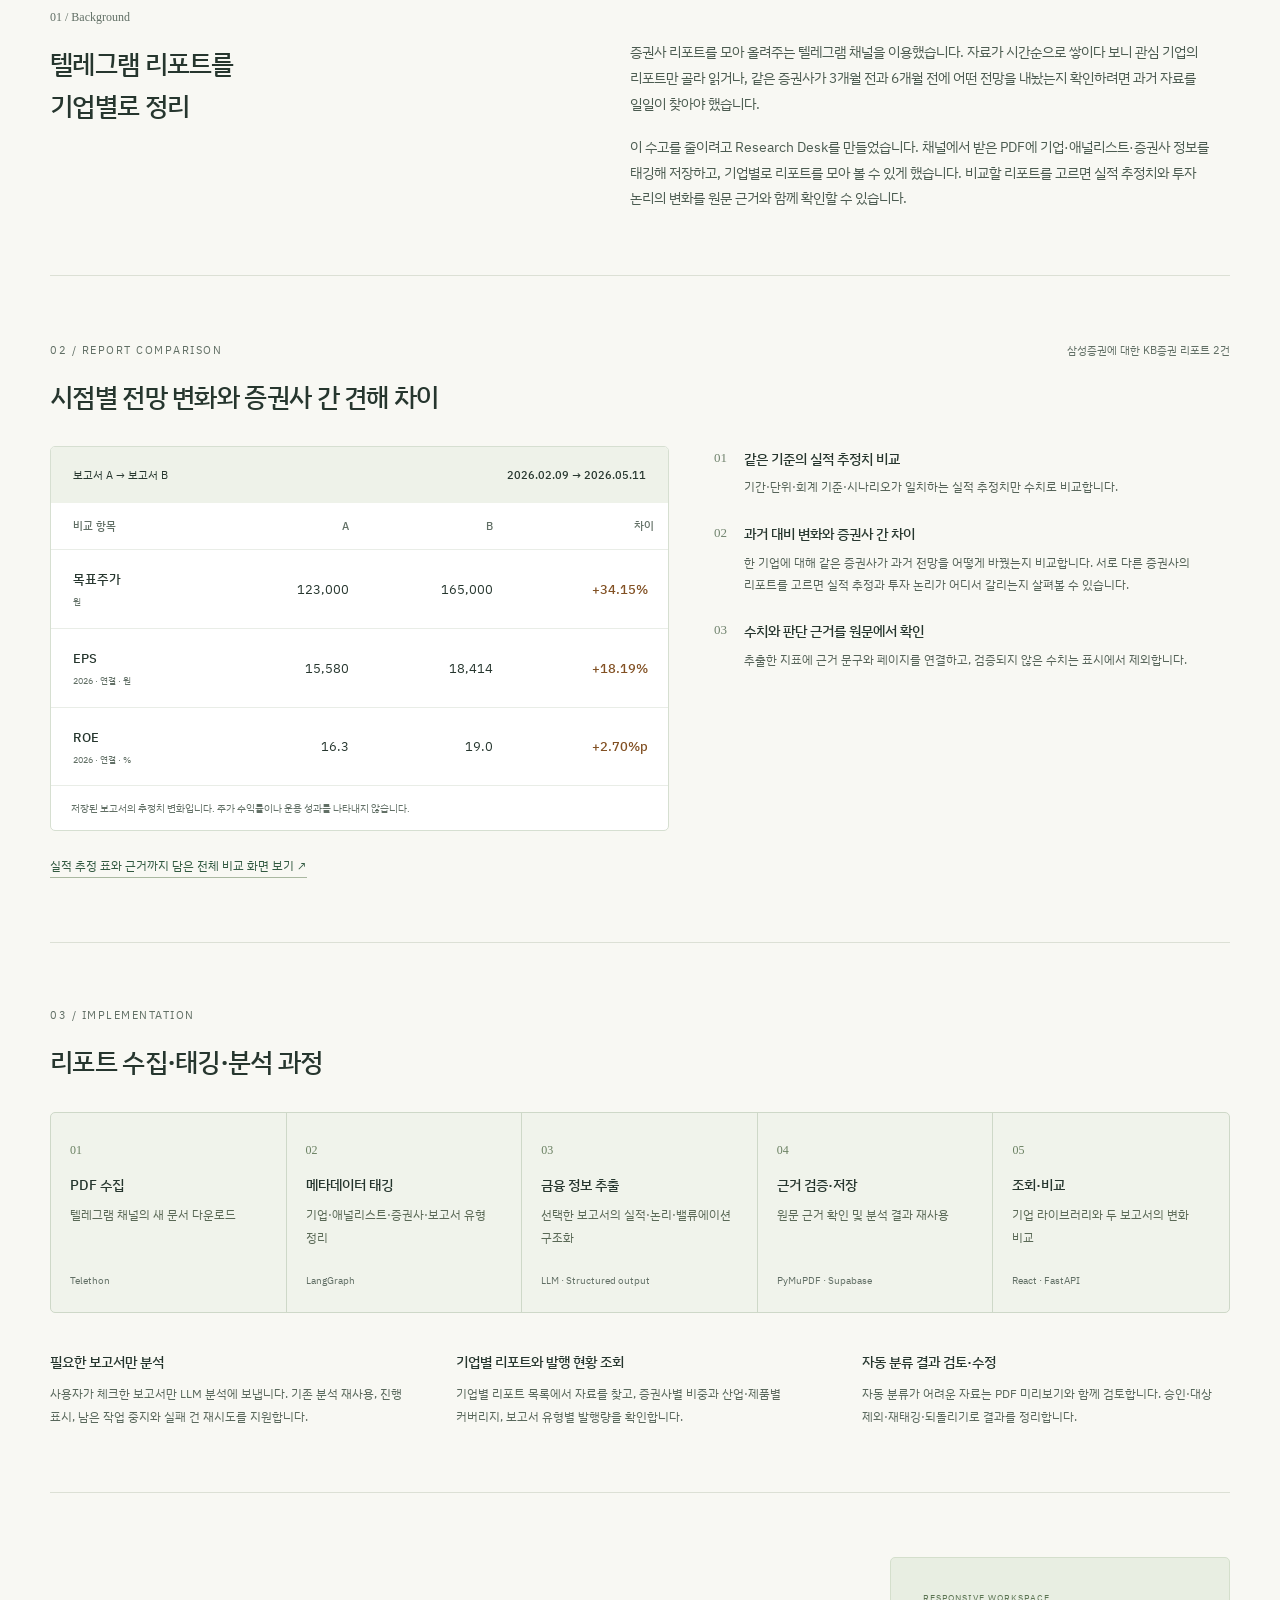
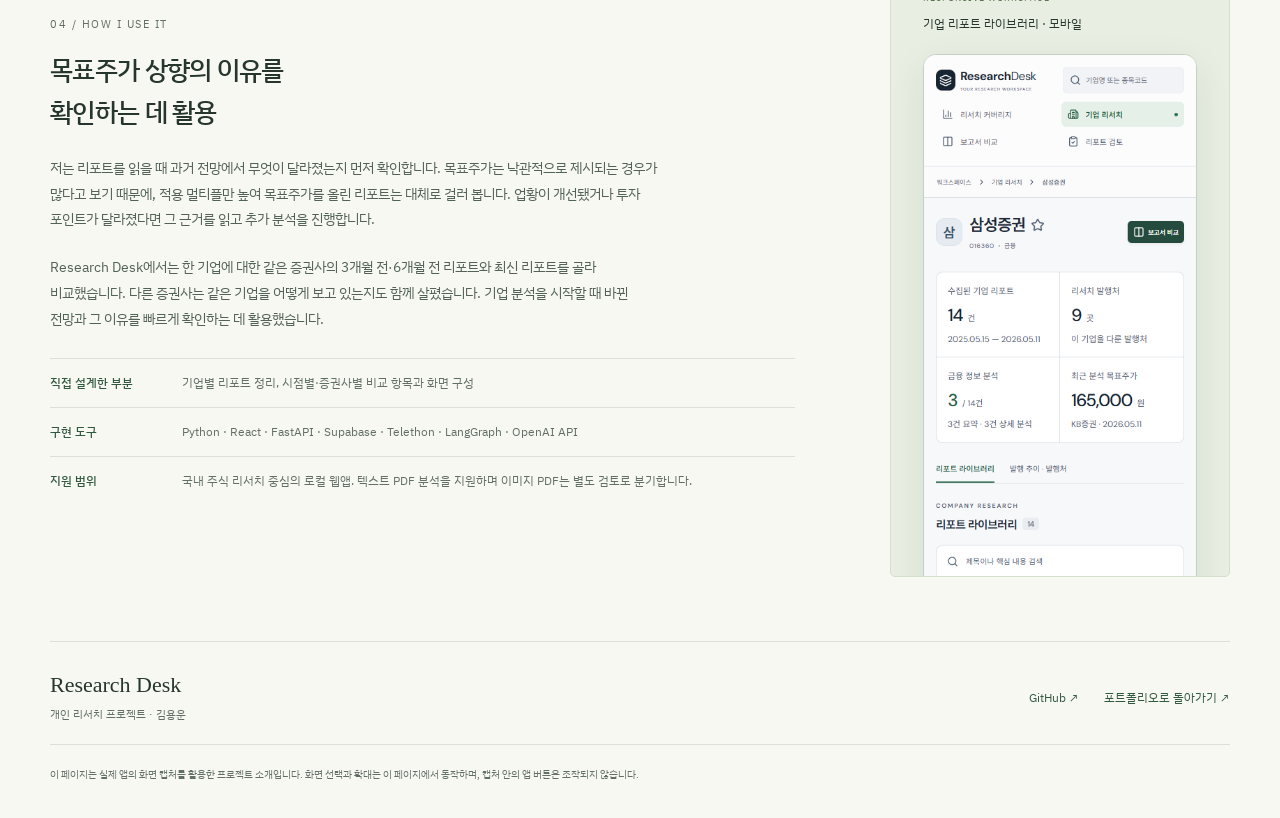
==== commit 00b8acdf: "Rewrite Research Desk case study around actual research use" ====
--- a/research-desk/index.html
+++ b/research-desk/index.html
@@ -4,13 +4,13 @@
   <meta charset="utf-8">
   <meta name="viewport" content="width=device-width, initial-scale=1">
   <meta name="theme-color" content="#f8f8f3">
-  <meta name="description" content="김용운의 Research Desk 프로젝트. 텔레그램 증권 리포트 수집부터 금융 정보 구조화, 원문 근거 확인, 보고서 간 전망 비교까지 구현한 리서치 워크스페이스.">
+  <meta name="description" content="김용운의 Research Desk 프로젝트. 텔레그램 리포트를 기업·애널리스트·증권사별로 정리하고, 같은 증권사의 과거 대비 전망 변화와 증권사 간 견해 차이를 비교하는 개인 리서치 웹앱.">
   <title>Research Desk — 김용운의 리서치 프로젝트</title>
   <link rel="icon" href="assets/favicon.svg" type="image/svg+xml">
   <link rel="preconnect" href="https://fonts.googleapis.com">
   <link rel="preconnect" href="https://fonts.gstatic.com" crossorigin>
   <link href="https://fonts.googleapis.com/css2?family=IBM+Plex+Sans+KR:wght@400;500;600&display=swap" rel="stylesheet">
-  <link rel="stylesheet" href="case-study.css">
+  <link rel="stylesheet" href="case-study.css?v=research-use">
   <script src="case-study.js" defer></script>
 </head>
 <body>
@@ -27,7 +27,7 @@
         <p class="eyebrow">Selected project · 2026</p>
         <h1 id="case-title">Research Desk<span class="title-period">.</span></h1>
         <p class="subtitle">증권 리포트 수집·분석·비교 워크스페이스</p>
-        <p class="lead">텔레그램에 쌓이는 리서치 PDF를 기업별로 정리하고,<br class="desktop-break"> 서로 다른 시점의 실적 추정과 투자 논리를 같은 기준에서 비교합니다.</p>
+        <p class="lead">텔레그램 리포트를 기업·애널리스트·증권사별로 정리하고,<br class="desktop-break"> 같은 증권사의 과거 대비 전망 변화와 증권사 간 견해 차이를 비교합니다.</p>
         <div class="intro-links">
           <a class="primary-link" href="#screens">실제 화면 살펴보기 <span aria-hidden="true">↓</span></a>
           <a href="https://github.com/financeis/telegram_report" target="_blank" rel="noopener noreferrer">Source code <span aria-hidden="true">↗</span></a>
@@ -63,12 +63,12 @@
     </section>
 
     <section class="case-section problem-grid" aria-labelledby="problem-title">
-      <div class="section-label"><span>01 / Research question</span><h2 id="problem-title">보고서는 많은데,<br>전망의 변화는 어떻게 읽을까?</h2></div>
-      <div class="prose"><p>리서치센터들의 텔레그램 채널에 올라오는 리포트들은 발행되는 순서대로 쌓입니다. 기업 하나를 따라가려면 과거 보고서를 다시 찾고, 발행처마다 다른 형식의 목표주가·실적 추정·논거를 직접 맞춰 읽어야 했습니다.</p><p>이 프로젝트는 <strong>‘어떤 자료가 있는가’에서 ‘무엇이 달라졌는가’로 이어지는 리서치 흐름</strong>을 구현한 개인용 웹앱입니다. 금융적으로 비교 가능한 정보 단위를 먼저 정의하고, 그 구조에 맞춰 문서 처리와 화면을 설계했습니다.</p></div>
+      <div class="section-label"><span>01 / Background</span><h2 id="problem-title">텔레그램 리포트를<br>기업별로 정리</h2></div>
+      <div class="prose"><p>증권사 리포트를 모아 올려주는 텔레그램 채널을 이용했습니다. 자료가 시간순으로 쌓이다 보니 관심 기업의 리포트만 골라 읽거나, 같은 증권사가 3개월 전과 6개월 전에 어떤 전망을 내놨는지 확인하려면 과거 자료를 일일이 찾아야 했습니다.</p><p>이 수고를 줄이려고 Research Desk를 만들었습니다. 채널에서 받은 PDF에 기업·애널리스트·증권사 정보를 태깅해 저장하고, 기업별로 리포트를 모아 볼 수 있게 했습니다. 비교할 리포트를 고르면 실적 추정치와 투자 논리의 변화를 원문 근거와 함께 확인할 수 있습니다.</p></div>
     </section>
 
     <section class="case-section" aria-labelledby="comparison-title">
-      <div class="section-top"><div><p class="eyebrow">02 / Comparing like with like</p><h2 id="comparison-title">같은 조건의 숫자와 근거를 함께 비교</h2></div><span>삼성증권 · KB증권 리포트 사례</span></div>
+      <div class="section-top"><div><p class="eyebrow">02 / Report comparison</p><h2 id="comparison-title">시점별 전망 변화와 증권사 간 견해 차이</h2></div><span>삼성증권에 대한 KB증권 리포트 2건</span></div>
       <div class="example-grid">
         <div class="comparison-example">
           <div class="example-heading"><span>보고서 A → 보고서 B</span><strong>2026.02.09 → 2026.05.11</strong></div>
@@ -80,36 +80,36 @@
           <p class="example-note">저장된 보고서의 추정치 변화입니다. 주가 수익률이나 운용 성과를 나타내지 않습니다.</p>
         </div>
         <ol class="principles">
-          <li><span>01</span><div><h3>비교 기준을 먼저 맞춥니다</h3><p>기간·단위·회계 기준·시나리오가 일치하는 실적 추정치만 수치로 비교합니다.</p></div></li>
-          <li><span>02</span><div><h3>전망 수정과 시각 차이를 구분합니다</h3><p>동일 발행처의 시점별 변화와, 서로 다른 발행처 간 견해 차이를 별도로 표시합니다.</p></div></li>
-          <li><span>03</span><div><h3>숫자에서 원문으로 돌아갈 수 있습니다</h3><p>추출한 지표에 근거 문구와 페이지를 연결하고, 검증되지 않은 수치는 표시에서 제외합니다.</p></div></li>
+          <li><span>01</span><div><h3>같은 기준의 실적 추정치 비교</h3><p>기간·단위·회계 기준·시나리오가 일치하는 실적 추정치만 수치로 비교합니다.</p></div></li>
+          <li><span>02</span><div><h3>과거 대비 변화와 증권사 간 차이</h3><p>한 기업에 대해 같은 증권사가 과거 전망을 어떻게 바꿨는지 비교합니다. 서로 다른 증권사의 리포트를 고르면 실적 추정과 투자 논리가 어디서 갈리는지 살펴볼 수 있습니다.</p></div></li>
+          <li><span>03</span><div><h3>수치와 판단 근거를 원문에서 확인</h3><p>추출한 지표에 근거 문구와 페이지를 연결하고, 검증되지 않은 수치는 표시에서 제외합니다.</p></div></li>
         </ol>
       </div>
       <a class="text-link" href="assets/comparison-full.png" target="_blank" rel="noopener">실적 추정 표와 근거까지 담은 전체 비교 화면 보기 ↗</a>
     </section>
 
     <section class="case-section workflow-section" aria-labelledby="workflow-title">
-      <div class="section-top"><div><p class="eyebrow">03 / From source to research</p><h2 id="workflow-title">수집부터 검토까지 연결한 처리 흐름</h2></div></div>
+      <div class="section-top"><div><p class="eyebrow">03 / Implementation</p><h2 id="workflow-title">리포트 수집·태깅·분석 과정</h2></div></div>
       <ol class="pipeline">
         <li><span>01</span><h3>PDF 수집</h3><p>텔레그램 채널의 새 문서 다운로드</p><small>Telethon</small></li>
-        <li><span>02</span><h3>분류·기업 매핑</h3><p>보고서 유형·발행처·KRX 종목 정리</p><small>LangGraph</small></li>
+        <li><span>02</span><h3>메타데이터 태깅</h3><p>기업·애널리스트·증권사·보고서 유형 정리</p><small>LangGraph</small></li>
         <li><span>03</span><h3>금융 정보 추출</h3><p>선택한 보고서의 실적·논리·밸류에이션 구조화</p><small>LLM · Structured output</small></li>
         <li><span>04</span><h3>근거 검증·저장</h3><p>원문 근거 확인 및 분석 결과 재사용</p><small>PyMuPDF · Supabase</small></li>
         <li><span>05</span><h3>조회·비교</h3><p>기업 라이브러리와 두 보고서의 변화 비교</p><small>React · FastAPI</small></li>
       </ol>
       <div class="implementation-grid">
         <article><h3>필요한 보고서만 분석</h3><p>사용자가 체크한 보고서만 LLM 분석에 보냅니다. 기존 분석 재사용, 진행 표시, 남은 작업 중지와 실패 건 재시도를 지원합니다.</p></article>
-        <article><h3>문서 탐색에서 산업 흐름까지</h3><p>기업별 라이브러리와 발행처 비중, 산업·제품별 커버리지, 유형별 발행량을 하나의 화면 체계로 통합했습니다.</p></article>
-        <article><h3>사람이 확인하는 검토 경로</h3><p>자동 분류가 어려운 자료는 PDF 미리보기와 함께 검토합니다. 승인·대상 제외·재태깅·되돌리기로 결과를 정리합니다.</p></article>
+        <article><h3>기업별 리포트와 발행 현황 조회</h3><p>기업별 리포트 목록에서 자료를 찾고, 증권사별 비중과 산업·제품별 커버리지, 보고서 유형별 발행량을 확인합니다.</p></article>
+        <article><h3>자동 분류 결과 검토·수정</h3><p>자동 분류가 어려운 자료는 PDF 미리보기와 함께 검토합니다. 승인·대상 제외·재태깅·되돌리기로 결과를 정리합니다.</p></article>
       </div>
     </section>
 
     <section class="case-section closing-grid" aria-labelledby="reflection-title">
       <div>
-        <p class="eyebrow">04 / Contribution & scope</p><h2 id="reflection-title">금융적 판단 기준을<br>정보 구조와 화면에 반영</h2>
-        <p class="reflection">어떤 숫자를 비교할 수 있는지, 어떤 논거를 원문에서 확인해야 하는지를 설계의 기준으로 삼았습니다. AI 개발 도구를 활용해 구현하고, 실제 문서·DB·브라우저를 연결하여 동작을 검증했습니다.</p>
-        <dl class="contribution-list"><div><dt>직접 설계한 부분</dt><dd>리서치 작업 흐름, 금융 정보 항목, 비교 기준, UI 구성과 검증 시나리오</dd></div><div><dt>구현 도구</dt><dd>Python · React · FastAPI · Supabase · Telethon · LangGraph · OpenAI API</dd></div><div><dt>현재 구현 범위</dt><dd>국내 주식 리서치 중심의 로컬 웹앱. 텍스트 PDF 분석을 지원하며 이미지 PDF는 별도 검토로 분기합니다.</dd></div></dl>
-        <div class="validation"><strong>373</strong><p>Python 테스트 통과<small>2026.09.15 검증 기록 기준 · 실제 PDF 저장, 분석·비교, 브라우저 동작도 별도 확인</small></p></div>
+        <p class="eyebrow">04 / How I use it</p><h2 id="reflection-title">목표주가 상향의 이유를<br>확인하는 데 활용</h2>
+        <p class="reflection">저는 리포트를 읽을 때 과거 전망에서 무엇이 달라졌는지 먼저 확인합니다. 목표주가는 낙관적으로 제시되는 경우가 많다고 보기 때문에, 적용 멀티플만 높여 목표주가를 올린 리포트는 대체로 걸러 봅니다. 업황이 개선됐거나 투자 포인트가 달라졌다면 그 근거를 읽고 추가 분석을 진행합니다.</p>
+        <p class="reflection">Research Desk에서는 한 기업에 대한 같은 증권사의 3개월 전·6개월 전 리포트와 최신 리포트를 골라 비교했습니다. 다른 증권사는 같은 기업을 어떻게 보고 있는지도 함께 살폈습니다. 기업 분석을 시작할 때 바뀐 전망과 그 이유를 빠르게 확인하는 데 활용했습니다.</p>
+        <dl class="contribution-list"><div><dt>직접 설계한 부분</dt><dd>기업별 리포트 정리, 시점별·증권사별 비교 항목과 화면 구성</dd></div><div><dt>구현 도구</dt><dd>Python · React · FastAPI · Supabase · Telethon · LangGraph · OpenAI API</dd></div><div><dt>지원 범위</dt><dd>국내 주식 리서치 중심의 로컬 웹앱. 텍스트 PDF 분석을 지원하며 이미지 PDF는 별도 검토로 분기합니다.</dd></div></dl>
       </div>
       <figure class="mobile-figure"><div class="mobile-caption"><span>RESPONSIVE WORKSPACE</span><p>기업 리포트 라이브러리 · 모바일</p></div><button type="button" data-zoom="assets/mobile.png" data-caption="모바일 기업 리포트 라이브러리의 실제 화면" aria-label="모바일 화면 크게 보기"><img src="assets/mobile.png" alt="모바일에서 확인하는 삼성증권 리포트 라이브러리" width="390" height="844" loading="lazy"></button></figure>
     </section>
--- a/research-desk/case-study.css
+++ b/research-desk/case-study.css
@@ -1,6 +1,6 @@
 @charset "UTF-8";
 :root{--paper:#f8f8f3;--ink:#26362e;--green:#315940;--muted:#616f65;--line:#dce0d5;--sans:'IBM Plex Sans KR',-apple-system,BlinkMacSystemFont,sans-serif;--serif:Georgia,'Times New Roman',serif}
-*{box-sizing:border-box}html{scroll-behavior:smooth;scroll-padding-top:100px}body{margin:0;background:var(--paper);color:var(--ink);font:14px/1.85 var(--sans);-webkit-font-smoothing:antialiased}a{color:var(--green);text-decoration:none;text-underline-offset:5px}a:hover{text-decoration:underline}button{font:inherit;color:inherit;cursor:pointer}img{display:block;max-width:100%}h1,h2,h3,p,figure{margin:0}h1,h2,h3{word-break:keep-all}button:focus-visible,a:focus-visible,[tabindex]:focus-visible{outline:2px solid var(--green);outline-offset:4px}.wrap{width:min(1180px,calc(100% - 96px));margin-inline:auto}.skip-link{position:fixed;top:8px;left:8px;z-index:80;background:var(--green);color:white;padding:10px;transform:translateY(-160%)}.skip-link:focus{transform:none}.sr-only{position:absolute;width:1px;height:1px;overflow:hidden;clip:rect(0,0,0,0)}.case-header{background:var(--paper);border-bottom:1px solid var(--line)}.header-inner{min-height:76px;display:flex;align-items:center;justify-content:space-between;gap:20px}.author{font-weight:500;color:var(--ink)}.author span{font:13px var(--serif);margin-left:14px;color:var(--muted)}.back-link{font-size:12px}.back-link span{margin-left:10px}.case-intro{display:grid;grid-template-columns:1fr 255px;gap:70px;padding:65px 0 54px}.eyebrow{font:11px/1.6 var(--sans);letter-spacing:1.5px;text-transform:uppercase;color:var(--muted);margin-bottom:16px}.case-intro h1{font:72px/1.1 var(--serif);letter-spacing:-3px}.title-period{color:#789475}.subtitle{font-size:22px;font-weight:500;letter-spacing:-.6px;margin-top:15px}.lead{color:#4e5d52;margin-top:23px;line-height:2;word-break:keep-all}.intro-links{display:flex;align-items:center;gap:26px;margin-top:27px;font-size:12px}.intro-links a:last-child{font-family:var(--serif);font-size:14px}.primary-link{display:inline-flex;align-items:center;gap:28px;background:var(--green);color:#fff;padding:10px 17px;border-radius:3px}.primary-link:hover{background:#23462f;text-decoration:none}.project-facts{margin:8px 0 0;border-left:1px solid #c9d2c4;padding-left:28px}.project-facts div+div{margin-top:17px}.project-facts dt{font:12px var(--serif);color:var(--muted);margin-bottom:5px}.project-facts dd{margin:0;font-size:12px;line-height:1.9}.section-top{display:flex;align-items:baseline;justify-content:space-between;gap:25px;margin-bottom:20px}.section-top>h2{font:26px/1.4 var(--serif)}.section-top>span{font-size:11px;color:var(--muted)}.screen-showcase{scroll-margin-top:28px}.screen-tabs{display:flex;border-bottom:1px solid #bac8b4;gap:25px;margin-bottom:18px}.screen-tabs button{border:0;background:transparent;padding:10px 0 12px;border-bottom:2px solid transparent;font-size:12px;color:var(--muted);min-height:46px}.screen-tabs button span{font:11px var(--serif);margin-right:8px;opacity:.8}.screen-tabs button[aria-selected=true]{color:var(--green);border-color:var(--green);font-weight:500}.screen-frame{border:1px solid #cbd4cd;border-radius:8px;overflow:hidden;box-shadow:0 16px 45px #23352b0b;background:#fff}.window-bar{height:35px;background:#ecf0ea;border-bottom:1px solid #dce3dc;display:flex;align-items:center;justify-content:space-between;padding:0 15px;font-size:10px;color:#657565}.window-mark{display:flex;gap:5px;width:85px}.window-mark i{width:6px;height:6px;border-radius:100%;background:#b7c5b6}.capture-label{font-size:8px;letter-spacing:.8px}.screen-zoom{display:block;width:100%;padding:0;border:0;background:#fff;position:relative;cursor:zoom-in}.screen-zoom img{width:100%;height:auto}.zoom-hint{position:absolute;right:18px;bottom:17px;background:#263e31;color:#fff;font-size:11px;border-radius:3px;padding:6px 12px;box-shadow:0 2px 12px #182c3622}.screen-caption{display:grid;grid-template-columns:65px 1fr auto;align-items:start;gap:17px;margin-top:16px;font-size:12px;color:var(--muted)}.screen-caption>span{font:10px/2.1 var(--serif);letter-spacing:.5px}.screen-caption a{white-space:nowrap;font-size:11px}.case-section{padding:64px 0;border-bottom:1px solid var(--line)}.problem-grid{display:grid;grid-template-columns:1fr 1.2fr;gap:80px;margin-top:12px}.section-label>span{font:12px var(--serif);color:var(--muted);display:block;margin-bottom:18px}.case-section h2{font-size:26px;font-weight:500;letter-spacing:-.7px;line-height:1.6}.prose{padding-top:29px}.prose p{word-break:keep-all;color:#4b5b50}.prose p+p{margin-top:17px}.prose strong{font-weight:500;color:var(--ink)}.example-grid{display:grid;grid-template-columns:1.2fr 1fr;gap:45px;margin-top:28px}.comparison-example{border:1px solid #d6dfd1;background:#fff;border-radius:5px;overflow:hidden;align-self:start}.example-heading{padding:18px 22px;background:#eef2e9;display:flex;justify-content:space-between;gap:10px;font-size:11px}.example-heading strong{font-weight:500}.example-table-scroll{overflow:auto}.comparison-example table{width:100%;border-collapse:collapse;white-space:nowrap;font-variant-numeric:tabular-nums}.comparison-example th,.comparison-example td{text-align:right;padding:17px 14px;border-bottom:1px solid #e9ede7;font-size:13px}.comparison-example th:first-child{text-align:left;padding-left:22px}.comparison-example th{font-weight:500}.comparison-example thead th{font-size:11px;color:var(--muted);padding-block:13px}.comparison-example th small{display:block;color:var(--muted);font-size:9px;font-weight:400;margin-top:3px}.comparison-example td:last-child{color:#825124;padding-right:20px;font-weight:500}.example-note{font-size:10px;color:var(--muted);padding:13px 20px;line-height:1.8}.principles{padding:0;margin:0;list-style:none}.principles li{display:flex;gap:17px;margin-bottom:22px}.principles li>span{font:13px var(--serif);color:#71846e;padding-top:4px}.principles h3{font-size:14px;font-weight:500}.principles p{font-size:12px;color:#556358;margin-top:5px;word-break:keep-all}.text-link{display:inline-block;font-size:12px;margin-top:24px;border-bottom:1px solid #a9b8a0}.pipeline{list-style:none;padding:0;display:grid;grid-template-columns:repeat(5,1fr);gap:0;margin:29px 0 0;border:1px solid #ced8c8;border-radius:5px;background:#f0f3eb}.pipeline li{position:relative;padding:23px 19px;border-right:1px solid #ced8c8}.pipeline li:last-child{border:0}.pipeline li>span{font:12px var(--serif);color:#6a8062}.pipeline h3{font-size:14px;font-weight:500;margin-top:10px}.pipeline p{font-size:12px;color:#596855;margin-top:7px;min-height:48px;word-break:keep-all}.pipeline small{display:block;font:10px/1.7 var(--sans);color:var(--muted);margin-top:20px}.implementation-grid{display:grid;grid-template-columns:repeat(3,1fr);gap:38px;margin-top:36px}.implementation-grid h3{font-size:14px;font-weight:500}.implementation-grid p{margin-top:8px;font-size:12px;color:#58675b;word-break:keep-all}.closing-grid{display:grid;grid-template-columns:1fr 340px;gap:95px;align-items:center}.reflection{margin-top:22px;max-width:610px;word-break:keep-all;color:#526255}.contribution-list{margin-top:26px;font-size:12px}.contribution-list div{display:grid;grid-template-columns:115px 1fr;border-top:1px solid var(--line);padding:13px 0;gap:17px}.contribution-list dt{color:var(--green);font-weight:500}.contribution-list dd{margin:0;color:var(--muted)}.validation{display:flex;align-items:center;gap:19px;margin-top:25px}.validation>strong{font:40px var(--serif);color:var(--green)}.validation p{font-size:12px}.validation small{display:block;font-size:10px;color:var(--muted);max-width:340px}.mobile-figure{padding:25px 32px 0;background:#e8eee2;border-radius:5px;overflow:hidden;max-height:620px;border:1px solid #d4dfcc}.mobile-caption{margin-bottom:19px}.mobile-caption>span{font:9px var(--sans);letter-spacing:1px;color:#5b7452}.mobile-caption p{font-size:12px;margin-top:4px}.mobile-figure button{display:block;border:1px solid #c4d1c0;border-radius:13px 13px 0 0;overflow:hidden;padding:0;background:#fff;box-shadow:0 10px 35px #1d412715;cursor:zoom-in}.mobile-figure img{width:100%;height:auto}.case-footer{display:flex;flex-wrap:wrap;justify-content:space-between;align-items:center;gap:20px;padding:30px 0 35px}.case-footer strong{font:22px var(--serif)}.case-footer p{font-size:11px;color:var(--muted);margin-top:4px}.case-footer>div:last-of-type{display:flex;gap:25px;font-size:12px}.case-footer>small{width:100%;font-size:10px;color:var(--muted);border-top:1px solid var(--line);padding-top:20px}.image-dialog{width:min(1500px,calc(100% - 40px));max-height:94dvh;padding:0;border:1px solid #becdb8;border-radius:8px;background:var(--paper);color:var(--ink)}.image-dialog::backdrop{background:#172a21ba}.zoom-toolbar{display:flex;align-items:center;justify-content:space-between;padding:12px 18px;border-bottom:1px solid var(--line);gap:10px}.zoom-toolbar h2{font-size:13px;font-weight:500}.zoom-toolbar>div{display:flex;gap:10px}.zoom-toolbar button{border:1px solid #cbd6c5;border-radius:3px;padding:6px 12px;background:#fff;font-size:12px;min-height:38px}.zoom-scroll{overflow:auto;max-height:76dvh;background:#e9eee6}.zoom-scroll img{width:100%;height:auto;margin:auto}.zoom-scroll.is-original img{width:auto;max-width:none}.image-dialog>p{padding:12px 18px;font-size:12px;color:var(--muted)}.note{font-size:12px;color:var(--muted)}body.zoom-open{overflow:hidden}
+*{box-sizing:border-box}html{scroll-behavior:smooth;scroll-padding-top:100px}body{margin:0;background:var(--paper);color:var(--ink);font:14px/1.85 var(--sans);-webkit-font-smoothing:antialiased}a{color:var(--green);text-decoration:none;text-underline-offset:5px}a:hover{text-decoration:underline}button{font:inherit;color:inherit;cursor:pointer}img{display:block;max-width:100%}h1,h2,h3,p,figure{margin:0}h1,h2,h3{word-break:keep-all}button:focus-visible,a:focus-visible,[tabindex]:focus-visible{outline:2px solid var(--green);outline-offset:4px}.wrap{width:min(1180px,calc(100% - 96px));margin-inline:auto}.skip-link{position:fixed;top:8px;left:8px;z-index:80;background:var(--green);color:white;padding:10px;transform:translateY(-160%)}.skip-link:focus{transform:none}.sr-only{position:absolute;width:1px;height:1px;overflow:hidden;clip:rect(0,0,0,0)}.case-header{background:var(--paper);border-bottom:1px solid var(--line)}.header-inner{min-height:76px;display:flex;align-items:center;justify-content:space-between;gap:20px}.author{font-weight:500;color:var(--ink)}.author span{font:13px var(--serif);margin-left:14px;color:var(--muted)}.back-link{font-size:12px}.back-link span{margin-left:10px}.case-intro{display:grid;grid-template-columns:1fr 255px;gap:70px;padding:65px 0 54px}.eyebrow{font:11px/1.6 var(--sans);letter-spacing:1.5px;text-transform:uppercase;color:var(--muted);margin-bottom:16px}.case-intro h1{font:72px/1.1 var(--serif);letter-spacing:-3px}.title-period{color:#789475}.subtitle{font-size:22px;font-weight:500;letter-spacing:-.6px;margin-top:15px}.lead{color:#4e5d52;margin-top:23px;line-height:2;word-break:keep-all}.intro-links{display:flex;align-items:center;gap:26px;margin-top:27px;font-size:12px}.intro-links a:last-child{font-family:var(--serif);font-size:14px}.primary-link{display:inline-flex;align-items:center;gap:28px;background:var(--green);color:#fff;padding:10px 17px;border-radius:3px}.primary-link:hover{background:#23462f;text-decoration:none}.project-facts{margin:8px 0 0;border-left:1px solid #c9d2c4;padding-left:28px}.project-facts div+div{margin-top:17px}.project-facts dt{font:12px var(--serif);color:var(--muted);margin-bottom:5px}.project-facts dd{margin:0;font-size:12px;line-height:1.9}.section-top{display:flex;align-items:baseline;justify-content:space-between;gap:25px;margin-bottom:20px}.section-top>h2{font:26px/1.4 var(--serif)}.section-top>span{font-size:11px;color:var(--muted)}.screen-showcase{scroll-margin-top:28px}.screen-tabs{display:flex;border-bottom:1px solid #bac8b4;gap:25px;margin-bottom:18px}.screen-tabs button{border:0;background:transparent;padding:10px 0 12px;border-bottom:2px solid transparent;font-size:12px;color:var(--muted);min-height:46px}.screen-tabs button span{font:11px var(--serif);margin-right:8px;opacity:.8}.screen-tabs button[aria-selected=true]{color:var(--green);border-color:var(--green);font-weight:500}.screen-frame{border:1px solid #cbd4cd;border-radius:8px;overflow:hidden;box-shadow:0 16px 45px #23352b0b;background:#fff}.window-bar{height:35px;background:#ecf0ea;border-bottom:1px solid #dce3dc;display:flex;align-items:center;justify-content:space-between;padding:0 15px;font-size:10px;color:#657565}.window-mark{display:flex;gap:5px;width:85px}.window-mark i{width:6px;height:6px;border-radius:100%;background:#b7c5b6}.capture-label{font-size:8px;letter-spacing:.8px}.screen-zoom{display:block;width:100%;padding:0;border:0;background:#fff;position:relative;cursor:zoom-in}.screen-zoom img{width:100%;height:auto}.zoom-hint{position:absolute;right:18px;bottom:17px;background:#263e31;color:#fff;font-size:11px;border-radius:3px;padding:6px 12px;box-shadow:0 2px 12px #182c3622}.screen-caption{display:grid;grid-template-columns:65px 1fr auto;align-items:start;gap:17px;margin-top:16px;font-size:12px;color:var(--muted)}.screen-caption>span{font:10px/2.1 var(--serif);letter-spacing:.5px}.screen-caption a{white-space:nowrap;font-size:11px}.case-section{padding:64px 0;border-bottom:1px solid var(--line)}.problem-grid{display:grid;grid-template-columns:1fr 1.2fr;gap:80px;margin-top:12px}.section-label>span{font:12px var(--serif);color:var(--muted);display:block;margin-bottom:18px}.case-section h2{font-size:26px;font-weight:500;letter-spacing:-.7px;line-height:1.6}.prose{padding-top:29px}.prose p{word-break:keep-all;color:#4b5b50}.prose p+p{margin-top:17px}.prose strong{font-weight:500;color:var(--ink)}.example-grid{display:grid;grid-template-columns:1.2fr 1fr;gap:45px;margin-top:28px}.comparison-example{border:1px solid #d6dfd1;background:#fff;border-radius:5px;overflow:hidden;align-self:start}.example-heading{padding:18px 22px;background:#eef2e9;display:flex;justify-content:space-between;gap:10px;font-size:11px}.example-heading strong{font-weight:500}.example-table-scroll{overflow:auto}.comparison-example table{width:100%;border-collapse:collapse;white-space:nowrap;font-variant-numeric:tabular-nums}.comparison-example th,.comparison-example td{text-align:right;padding:17px 14px;border-bottom:1px solid #e9ede7;font-size:13px}.comparison-example th:first-child{text-align:left;padding-left:22px}.comparison-example th{font-weight:500}.comparison-example thead th{font-size:11px;color:var(--muted);padding-block:13px}.comparison-example th small{display:block;color:var(--muted);font-size:9px;font-weight:400;margin-top:3px}.comparison-example td:last-child{color:#825124;padding-right:20px;font-weight:500}.example-note{font-size:10px;color:var(--muted);padding:13px 20px;line-height:1.8}.principles{padding:0;margin:0;list-style:none}.principles li{display:flex;gap:17px;margin-bottom:22px}.principles li>span{font:13px var(--serif);color:#71846e;padding-top:4px}.principles h3{font-size:14px;font-weight:500}.principles p{font-size:12px;color:#556358;margin-top:5px;word-break:keep-all}.text-link{display:inline-block;font-size:12px;margin-top:24px;border-bottom:1px solid #a9b8a0}.pipeline{list-style:none;padding:0;display:grid;grid-template-columns:repeat(5,1fr);gap:0;margin:29px 0 0;border:1px solid #ced8c8;border-radius:5px;background:#f0f3eb}.pipeline li{position:relative;padding:23px 19px;border-right:1px solid #ced8c8}.pipeline li:last-child{border:0}.pipeline li>span{font:12px var(--serif);color:#6a8062}.pipeline h3{font-size:14px;font-weight:500;margin-top:10px}.pipeline p{font-size:12px;color:#596855;margin-top:7px;min-height:48px;word-break:keep-all}.pipeline small{display:block;font:10px/1.7 var(--sans);color:var(--muted);margin-top:20px}.implementation-grid{display:grid;grid-template-columns:repeat(3,1fr);gap:38px;margin-top:36px}.implementation-grid h3{font-size:14px;font-weight:500}.implementation-grid p{margin-top:8px;font-size:12px;color:#58675b;word-break:keep-all}.closing-grid{display:grid;grid-template-columns:1fr 340px;gap:95px;align-items:center}.reflection{margin-top:22px;max-width:610px;word-break:keep-all;color:#526255}.contribution-list{margin-top:26px;font-size:12px}.contribution-list div{display:grid;grid-template-columns:115px 1fr;border-top:1px solid var(--line);padding:13px 0;gap:17px}.contribution-list dt{color:var(--green);font-weight:500}.contribution-list dd{margin:0;color:var(--muted)}.mobile-figure{padding:25px 32px 0;background:#e8eee2;border-radius:5px;overflow:hidden;max-height:620px;border:1px solid #d4dfcc}.mobile-caption{margin-bottom:19px}.mobile-caption>span{font:9px var(--sans);letter-spacing:1px;color:#5b7452}.mobile-caption p{font-size:12px;margin-top:4px}.mobile-figure button{display:block;border:1px solid #c4d1c0;border-radius:13px 13px 0 0;overflow:hidden;padding:0;background:#fff;box-shadow:0 10px 35px #1d412715;cursor:zoom-in}.mobile-figure img{width:100%;height:auto}.case-footer{display:flex;flex-wrap:wrap;justify-content:space-between;align-items:center;gap:20px;padding:30px 0 35px}.case-footer strong{font:22px var(--serif)}.case-footer p{font-size:11px;color:var(--muted);margin-top:4px}.case-footer>div:last-of-type{display:flex;gap:25px;font-size:12px}.case-footer>small{width:100%;font-size:10px;color:var(--muted);border-top:1px solid var(--line);padding-top:20px}.image-dialog{width:min(1500px,calc(100% - 40px));max-height:94dvh;padding:0;border:1px solid #becdb8;border-radius:8px;background:var(--paper);color:var(--ink)}.image-dialog::backdrop{background:#172a21ba}.zoom-toolbar{display:flex;align-items:center;justify-content:space-between;padding:12px 18px;border-bottom:1px solid var(--line);gap:10px}.zoom-toolbar h2{font-size:13px;font-weight:500}.zoom-toolbar>div{display:flex;gap:10px}.zoom-toolbar button{border:1px solid #cbd6c5;border-radius:3px;padding:6px 12px;background:#fff;font-size:12px;min-height:38px}.zoom-scroll{overflow:auto;max-height:76dvh;background:#e9eee6}.zoom-scroll img{width:100%;height:auto;margin:auto}.zoom-scroll.is-original img{width:auto;max-width:none}.image-dialog>p{padding:12px 18px;font-size:12px;color:var(--muted)}.note{font-size:12px;color:var(--muted)}body.zoom-open{overflow:hidden}
 @media(max-width:1000px){.wrap{width:calc(100% - 56px)}.case-intro{gap:35px;grid-template-columns:1fr 220px}.case-intro h1{font-size:60px}.subtitle{font-size:19px}.problem-grid{gap:40px}.example-grid{gap:28px}.closing-grid{gap:45px;grid-template-columns:1fr 290px}.pipeline li{padding:20px 13px}.pipeline h3{font-size:13px}.pipeline p{font-size:11px}.mobile-figure{padding-inline:22px}.comparison-example th,.comparison-example td{padding-inline:9px}}
 @media(max-width:720px){.wrap{width:calc(100% - 36px)}.header-inner{min-height:66px}.author span{display:none}.back-link{font-size:10px}.case-intro{display:block;padding:40px 0 35px}.case-intro h1{font-size:54px;letter-spacing:-2px}.subtitle{font-size:18px;line-height:1.6;max-width:290px}.lead{font-size:13px}.desktop-break{display:none}.project-facts{display:grid;grid-template-columns:1fr 1fr;gap:18px;border-left:0;border-top:1px solid var(--line);padding:22px 0 0;margin-top:30px}.project-facts div+div{margin:0}.project-facts dd{font-size:11px}.intro-links{gap:22px}.section-top{display:block}.section-top>span{display:block;margin-top:7px;font-size:10px}.screen-tabs{gap:0;display:grid;grid-template-columns:1fr 1fr}.screen-tabs button{font-size:11px;text-align:left}.screen-tabs button span{margin-right:5px}.window-bar{height:28px;padding:0 9px}.capture-label{display:none}.window-mark{width:auto}.zoom-hint{bottom:8px;right:8px;font-size:9px;padding:4px 8px}.screen-caption{grid-template-columns:48px 1fr;gap:8px;font-size:11px}.screen-caption a{grid-column:2;font-size:10px}.case-section{padding:42px 0}.problem-grid,.example-grid,.closing-grid{display:block}.case-section h2{font-size:23px}.prose{padding-top:22px;font-size:13px}.principles{margin-top:26px}.example-heading{padding:15px 13px;flex-wrap:wrap}.comparison-example th:first-child{padding-left:12px}.comparison-example th,.comparison-example td{font-size:12px;padding-inline:8px}.comparison-example td:last-child{padding-right:12px}.example-note{padding:12px;font-size:10px}.pipeline{grid-template-columns:1fr 1fr}.pipeline li{border-right:1px solid #ced8c8;border-bottom:1px solid #ced8c8;padding:18px}.pipeline li:nth-child(2n){border-right:0}.pipeline li:last-child{grid-column:span 2}.pipeline p{font-size:12px;min-height:0}.pipeline small{margin-top:12px}.implementation-grid{grid-template-columns:1fr;gap:21px;margin-top:27px}.reflection{font-size:13px}.contribution-list div{grid-template-columns:90px 1fr;gap:10px}.mobile-figure{max-width:330px;margin:30px auto 0;padding:24px 25px 0}.case-footer>div:last-of-type{gap:18px;font-size:11px}.image-dialog{width:calc(100% - 16px)}.zoom-toolbar{padding:10px;align-items:flex-start}.zoom-toolbar h2{font-size:11px}.zoom-toolbar button{font-size:10px;padding:5px 8px;white-space:nowrap}.image-dialog>p{font-size:11px}.zoom-scroll{max-height:70dvh}}
 @media(prefers-reduced-motion:reduce){html{scroll-behavior:auto}}
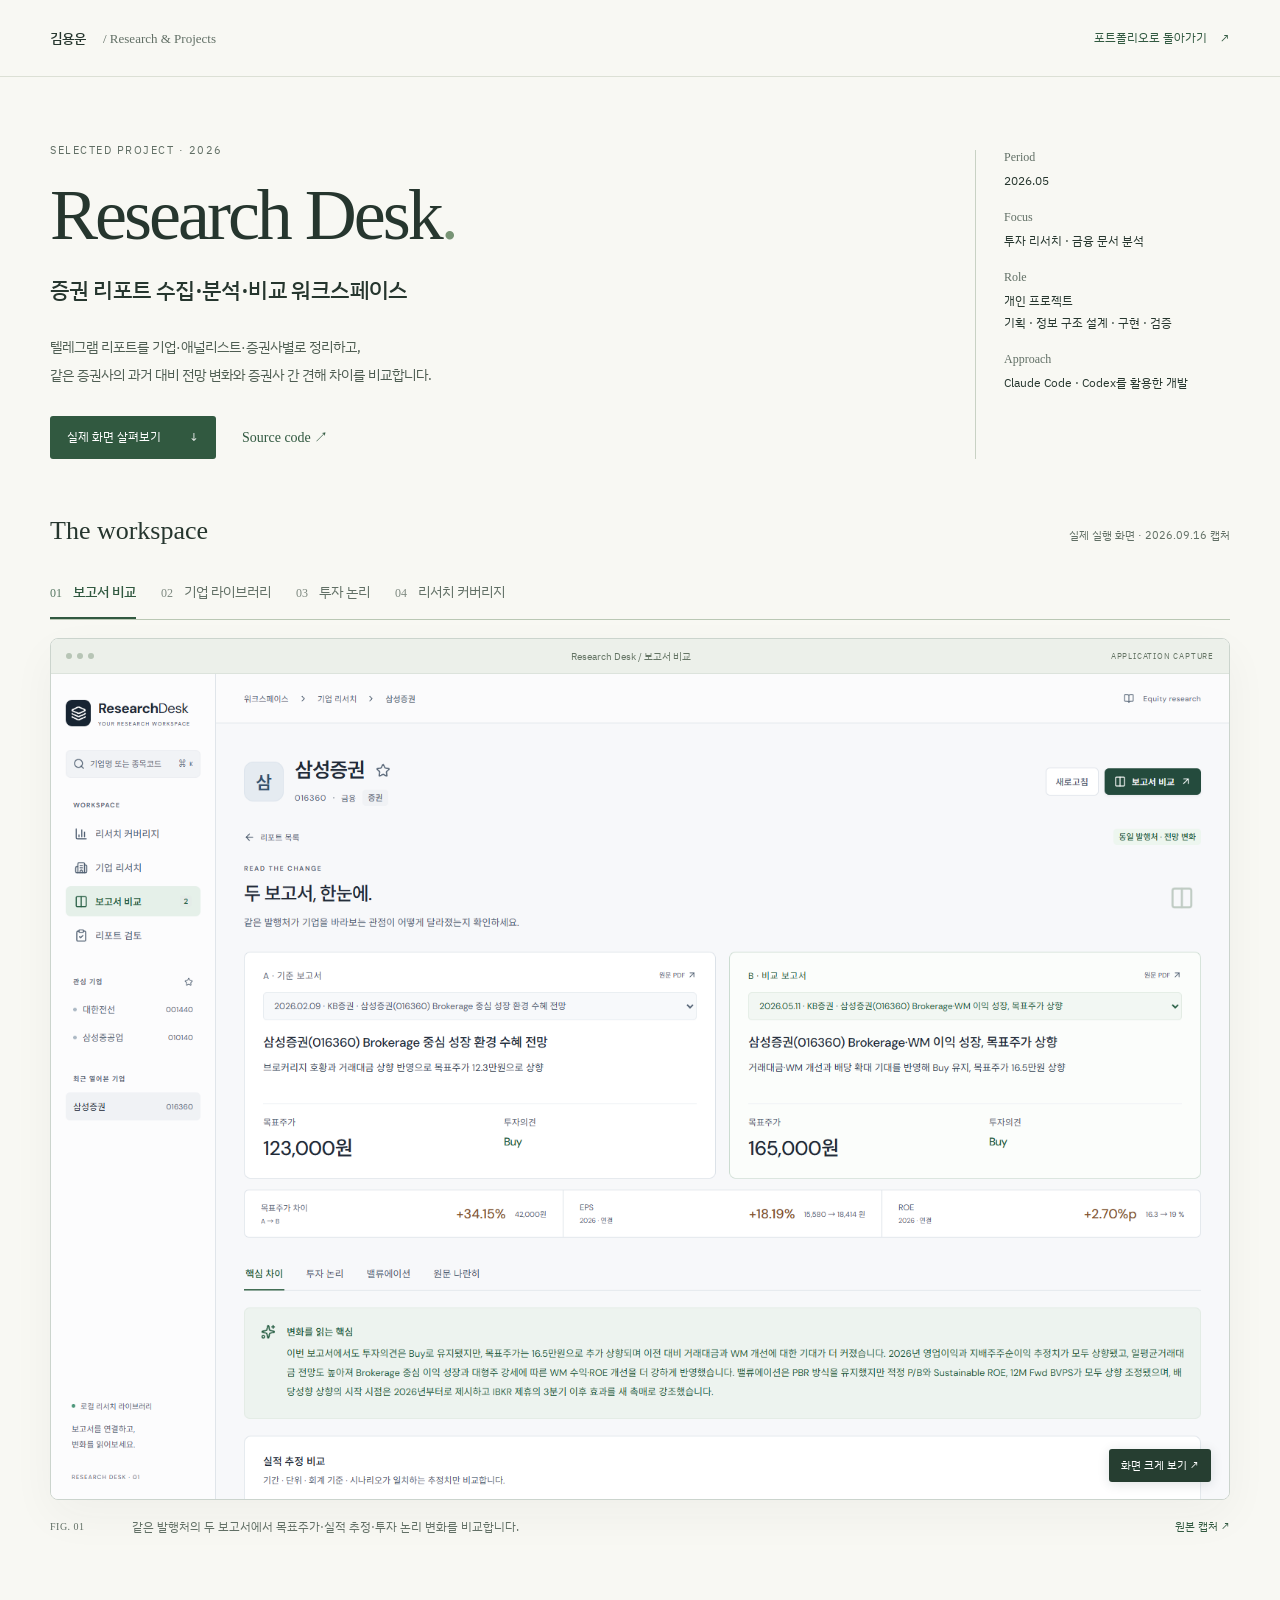
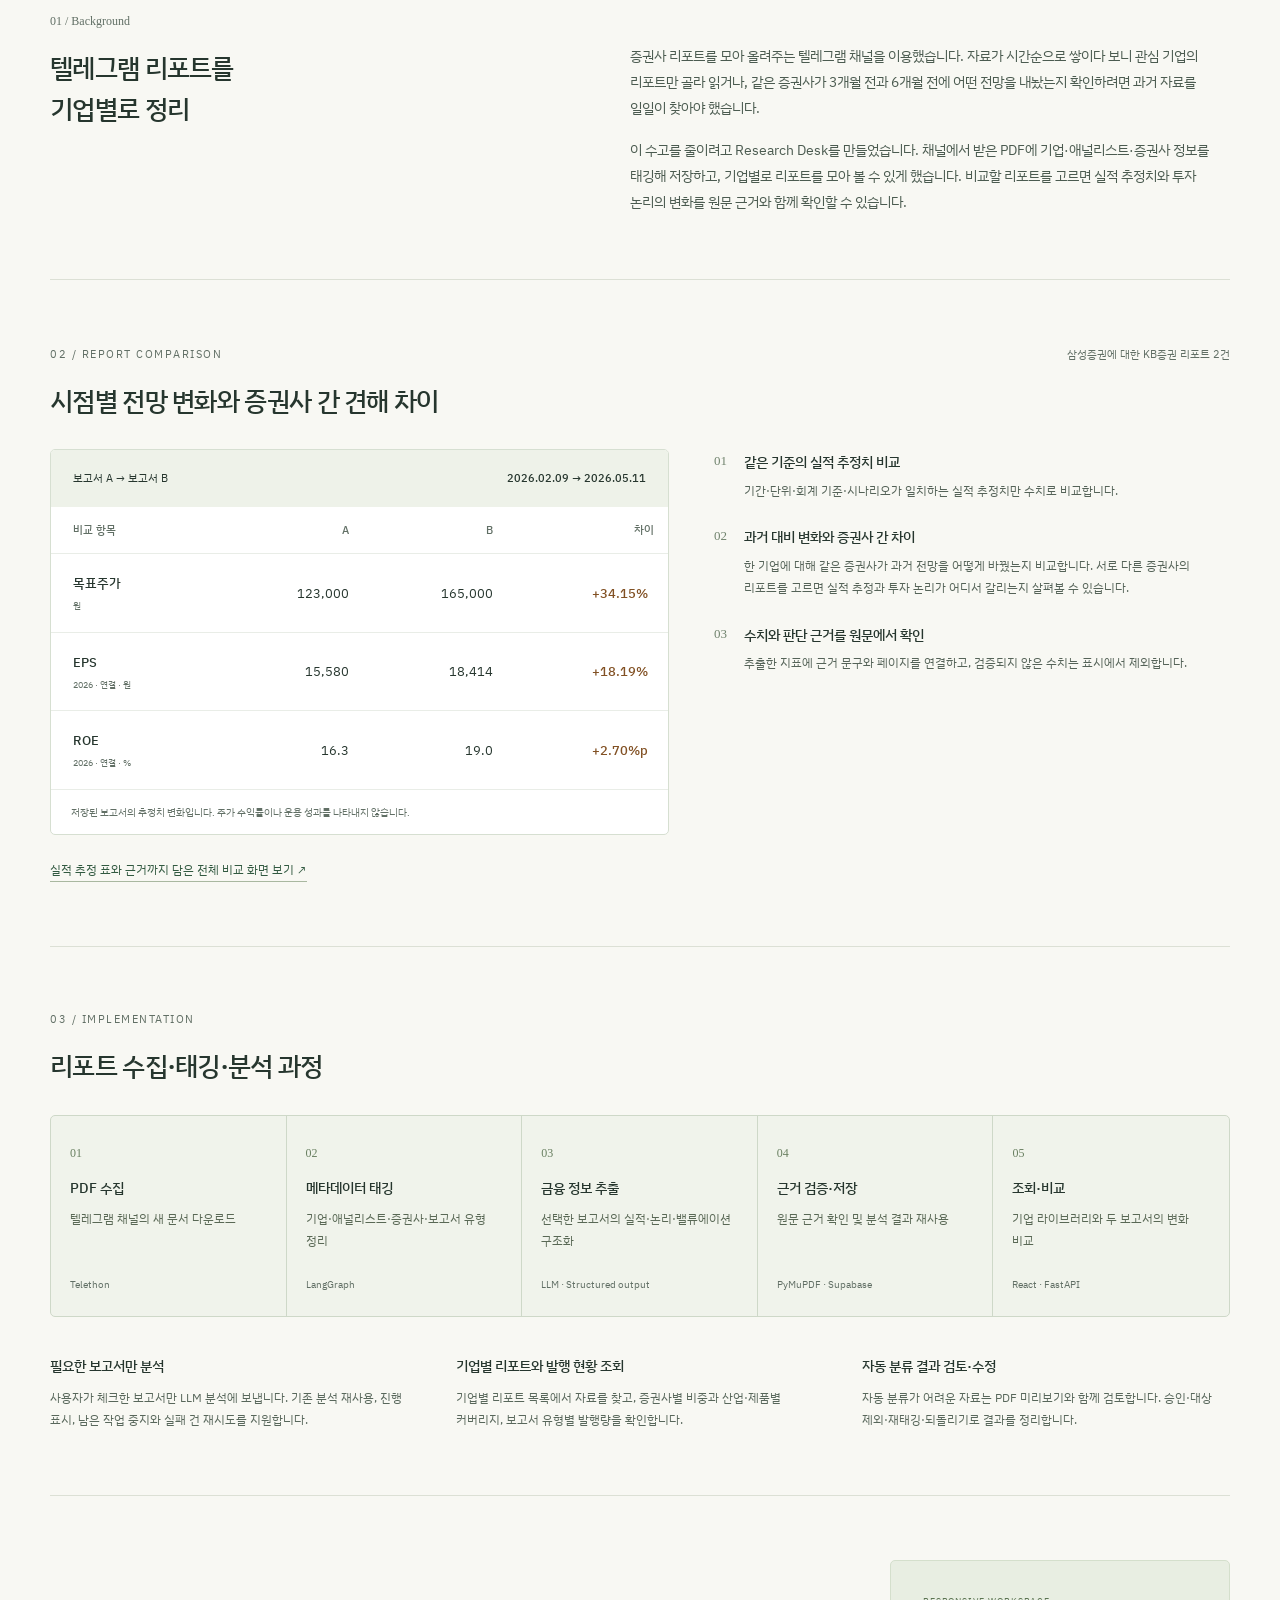
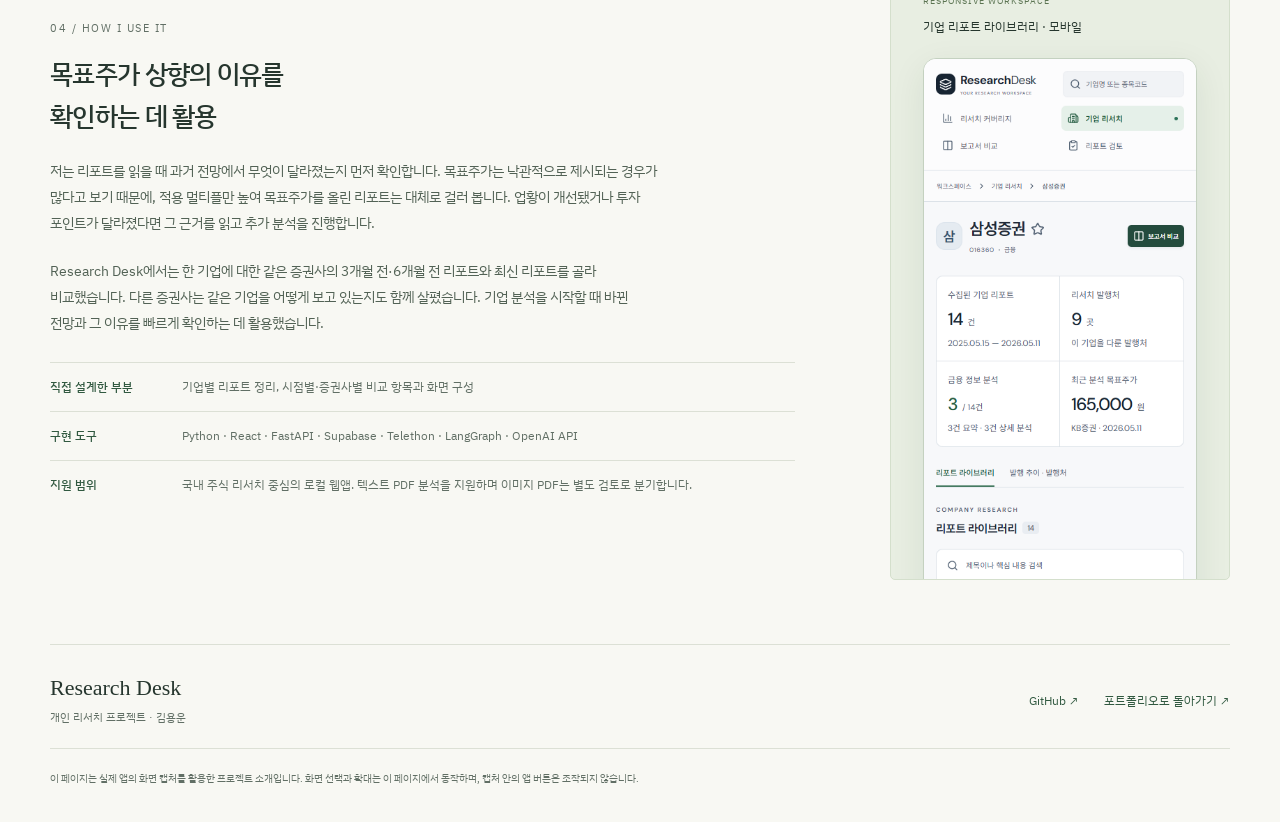
==== commit 1ec1e8ab: "Increase Research Desk screen tab text size" ====
--- a/research-desk/index.html
+++ b/research-desk/index.html
@@ -10,7 +10,7 @@
   <link rel="preconnect" href="https://fonts.googleapis.com">
   <link rel="preconnect" href="https://fonts.gstatic.com" crossorigin>
   <link href="https://fonts.googleapis.com/css2?family=IBM+Plex+Sans+KR:wght@400;500;600&display=swap" rel="stylesheet">
-  <link rel="stylesheet" href="case-study.css?v=research-use">
+  <link rel="stylesheet" href="case-study.css?v=readable-tabs">
   <script src="case-study.js" defer></script>
 </head>
 <body>
--- a/research-desk/case-study.css
+++ b/research-desk/case-study.css
@@ -1,6 +1,6 @@
 @charset "UTF-8";
 :root{--paper:#f8f8f3;--ink:#26362e;--green:#315940;--muted:#616f65;--line:#dce0d5;--sans:'IBM Plex Sans KR',-apple-system,BlinkMacSystemFont,sans-serif;--serif:Georgia,'Times New Roman',serif}
-*{box-sizing:border-box}html{scroll-behavior:smooth;scroll-padding-top:100px}body{margin:0;background:var(--paper);color:var(--ink);font:14px/1.85 var(--sans);-webkit-font-smoothing:antialiased}a{color:var(--green);text-decoration:none;text-underline-offset:5px}a:hover{text-decoration:underline}button{font:inherit;color:inherit;cursor:pointer}img{display:block;max-width:100%}h1,h2,h3,p,figure{margin:0}h1,h2,h3{word-break:keep-all}button:focus-visible,a:focus-visible,[tabindex]:focus-visible{outline:2px solid var(--green);outline-offset:4px}.wrap{width:min(1180px,calc(100% - 96px));margin-inline:auto}.skip-link{position:fixed;top:8px;left:8px;z-index:80;background:var(--green);color:white;padding:10px;transform:translateY(-160%)}.skip-link:focus{transform:none}.sr-only{position:absolute;width:1px;height:1px;overflow:hidden;clip:rect(0,0,0,0)}.case-header{background:var(--paper);border-bottom:1px solid var(--line)}.header-inner{min-height:76px;display:flex;align-items:center;justify-content:space-between;gap:20px}.author{font-weight:500;color:var(--ink)}.author span{font:13px var(--serif);margin-left:14px;color:var(--muted)}.back-link{font-size:12px}.back-link span{margin-left:10px}.case-intro{display:grid;grid-template-columns:1fr 255px;gap:70px;padding:65px 0 54px}.eyebrow{font:11px/1.6 var(--sans);letter-spacing:1.5px;text-transform:uppercase;color:var(--muted);margin-bottom:16px}.case-intro h1{font:72px/1.1 var(--serif);letter-spacing:-3px}.title-period{color:#789475}.subtitle{font-size:22px;font-weight:500;letter-spacing:-.6px;margin-top:15px}.lead{color:#4e5d52;margin-top:23px;line-height:2;word-break:keep-all}.intro-links{display:flex;align-items:center;gap:26px;margin-top:27px;font-size:12px}.intro-links a:last-child{font-family:var(--serif);font-size:14px}.primary-link{display:inline-flex;align-items:center;gap:28px;background:var(--green);color:#fff;padding:10px 17px;border-radius:3px}.primary-link:hover{background:#23462f;text-decoration:none}.project-facts{margin:8px 0 0;border-left:1px solid #c9d2c4;padding-left:28px}.project-facts div+div{margin-top:17px}.project-facts dt{font:12px var(--serif);color:var(--muted);margin-bottom:5px}.project-facts dd{margin:0;font-size:12px;line-height:1.9}.section-top{display:flex;align-items:baseline;justify-content:space-between;gap:25px;margin-bottom:20px}.section-top>h2{font:26px/1.4 var(--serif)}.section-top>span{font-size:11px;color:var(--muted)}.screen-showcase{scroll-margin-top:28px}.screen-tabs{display:flex;border-bottom:1px solid #bac8b4;gap:25px;margin-bottom:18px}.screen-tabs button{border:0;background:transparent;padding:10px 0 12px;border-bottom:2px solid transparent;font-size:12px;color:var(--muted);min-height:46px}.screen-tabs button span{font:11px var(--serif);margin-right:8px;opacity:.8}.screen-tabs button[aria-selected=true]{color:var(--green);border-color:var(--green);font-weight:500}.screen-frame{border:1px solid #cbd4cd;border-radius:8px;overflow:hidden;box-shadow:0 16px 45px #23352b0b;background:#fff}.window-bar{height:35px;background:#ecf0ea;border-bottom:1px solid #dce3dc;display:flex;align-items:center;justify-content:space-between;padding:0 15px;font-size:10px;color:#657565}.window-mark{display:flex;gap:5px;width:85px}.window-mark i{width:6px;height:6px;border-radius:100%;background:#b7c5b6}.capture-label{font-size:8px;letter-spacing:.8px}.screen-zoom{display:block;width:100%;padding:0;border:0;background:#fff;position:relative;cursor:zoom-in}.screen-zoom img{width:100%;height:auto}.zoom-hint{position:absolute;right:18px;bottom:17px;background:#263e31;color:#fff;font-size:11px;border-radius:3px;padding:6px 12px;box-shadow:0 2px 12px #182c3622}.screen-caption{display:grid;grid-template-columns:65px 1fr auto;align-items:start;gap:17px;margin-top:16px;font-size:12px;color:var(--muted)}.screen-caption>span{font:10px/2.1 var(--serif);letter-spacing:.5px}.screen-caption a{white-space:nowrap;font-size:11px}.case-section{padding:64px 0;border-bottom:1px solid var(--line)}.problem-grid{display:grid;grid-template-columns:1fr 1.2fr;gap:80px;margin-top:12px}.section-label>span{font:12px var(--serif);color:var(--muted);display:block;margin-bottom:18px}.case-section h2{font-size:26px;font-weight:500;letter-spacing:-.7px;line-height:1.6}.prose{padding-top:29px}.prose p{word-break:keep-all;color:#4b5b50}.prose p+p{margin-top:17px}.prose strong{font-weight:500;color:var(--ink)}.example-grid{display:grid;grid-template-columns:1.2fr 1fr;gap:45px;margin-top:28px}.comparison-example{border:1px solid #d6dfd1;background:#fff;border-radius:5px;overflow:hidden;align-self:start}.example-heading{padding:18px 22px;background:#eef2e9;display:flex;justify-content:space-between;gap:10px;font-size:11px}.example-heading strong{font-weight:500}.example-table-scroll{overflow:auto}.comparison-example table{width:100%;border-collapse:collapse;white-space:nowrap;font-variant-numeric:tabular-nums}.comparison-example th,.comparison-example td{text-align:right;padding:17px 14px;border-bottom:1px solid #e9ede7;font-size:13px}.comparison-example th:first-child{text-align:left;padding-left:22px}.comparison-example th{font-weight:500}.comparison-example thead th{font-size:11px;color:var(--muted);padding-block:13px}.comparison-example th small{display:block;color:var(--muted);font-size:9px;font-weight:400;margin-top:3px}.comparison-example td:last-child{color:#825124;padding-right:20px;font-weight:500}.example-note{font-size:10px;color:var(--muted);padding:13px 20px;line-height:1.8}.principles{padding:0;margin:0;list-style:none}.principles li{display:flex;gap:17px;margin-bottom:22px}.principles li>span{font:13px var(--serif);color:#71846e;padding-top:4px}.principles h3{font-size:14px;font-weight:500}.principles p{font-size:12px;color:#556358;margin-top:5px;word-break:keep-all}.text-link{display:inline-block;font-size:12px;margin-top:24px;border-bottom:1px solid #a9b8a0}.pipeline{list-style:none;padding:0;display:grid;grid-template-columns:repeat(5,1fr);gap:0;margin:29px 0 0;border:1px solid #ced8c8;border-radius:5px;background:#f0f3eb}.pipeline li{position:relative;padding:23px 19px;border-right:1px solid #ced8c8}.pipeline li:last-child{border:0}.pipeline li>span{font:12px var(--serif);color:#6a8062}.pipeline h3{font-size:14px;font-weight:500;margin-top:10px}.pipeline p{font-size:12px;color:#596855;margin-top:7px;min-height:48px;word-break:keep-all}.pipeline small{display:block;font:10px/1.7 var(--sans);color:var(--muted);margin-top:20px}.implementation-grid{display:grid;grid-template-columns:repeat(3,1fr);gap:38px;margin-top:36px}.implementation-grid h3{font-size:14px;font-weight:500}.implementation-grid p{margin-top:8px;font-size:12px;color:#58675b;word-break:keep-all}.closing-grid{display:grid;grid-template-columns:1fr 340px;gap:95px;align-items:center}.reflection{margin-top:22px;max-width:610px;word-break:keep-all;color:#526255}.contribution-list{margin-top:26px;font-size:12px}.contribution-list div{display:grid;grid-template-columns:115px 1fr;border-top:1px solid var(--line);padding:13px 0;gap:17px}.contribution-list dt{color:var(--green);font-weight:500}.contribution-list dd{margin:0;color:var(--muted)}.mobile-figure{padding:25px 32px 0;background:#e8eee2;border-radius:5px;overflow:hidden;max-height:620px;border:1px solid #d4dfcc}.mobile-caption{margin-bottom:19px}.mobile-caption>span{font:9px var(--sans);letter-spacing:1px;color:#5b7452}.mobile-caption p{font-size:12px;margin-top:4px}.mobile-figure button{display:block;border:1px solid #c4d1c0;border-radius:13px 13px 0 0;overflow:hidden;padding:0;background:#fff;box-shadow:0 10px 35px #1d412715;cursor:zoom-in}.mobile-figure img{width:100%;height:auto}.case-footer{display:flex;flex-wrap:wrap;justify-content:space-between;align-items:center;gap:20px;padding:30px 0 35px}.case-footer strong{font:22px var(--serif)}.case-footer p{font-size:11px;color:var(--muted);margin-top:4px}.case-footer>div:last-of-type{display:flex;gap:25px;font-size:12px}.case-footer>small{width:100%;font-size:10px;color:var(--muted);border-top:1px solid var(--line);padding-top:20px}.image-dialog{width:min(1500px,calc(100% - 40px));max-height:94dvh;padding:0;border:1px solid #becdb8;border-radius:8px;background:var(--paper);color:var(--ink)}.image-dialog::backdrop{background:#172a21ba}.zoom-toolbar{display:flex;align-items:center;justify-content:space-between;padding:12px 18px;border-bottom:1px solid var(--line);gap:10px}.zoom-toolbar h2{font-size:13px;font-weight:500}.zoom-toolbar>div{display:flex;gap:10px}.zoom-toolbar button{border:1px solid #cbd6c5;border-radius:3px;padding:6px 12px;background:#fff;font-size:12px;min-height:38px}.zoom-scroll{overflow:auto;max-height:76dvh;background:#e9eee6}.zoom-scroll img{width:100%;height:auto;margin:auto}.zoom-scroll.is-original img{width:auto;max-width:none}.image-dialog>p{padding:12px 18px;font-size:12px;color:var(--muted)}.note{font-size:12px;color:var(--muted)}body.zoom-open{overflow:hidden}
+*{box-sizing:border-box}html{scroll-behavior:smooth;scroll-padding-top:100px}body{margin:0;background:var(--paper);color:var(--ink);font:14px/1.85 var(--sans);-webkit-font-smoothing:antialiased}a{color:var(--green);text-decoration:none;text-underline-offset:5px}a:hover{text-decoration:underline}button{font:inherit;color:inherit;cursor:pointer}img{display:block;max-width:100%}h1,h2,h3,p,figure{margin:0}h1,h2,h3{word-break:keep-all}button:focus-visible,a:focus-visible,[tabindex]:focus-visible{outline:2px solid var(--green);outline-offset:4px}.wrap{width:min(1180px,calc(100% - 96px));margin-inline:auto}.skip-link{position:fixed;top:8px;left:8px;z-index:80;background:var(--green);color:white;padding:10px;transform:translateY(-160%)}.skip-link:focus{transform:none}.sr-only{position:absolute;width:1px;height:1px;overflow:hidden;clip:rect(0,0,0,0)}.case-header{background:var(--paper);border-bottom:1px solid var(--line)}.header-inner{min-height:76px;display:flex;align-items:center;justify-content:space-between;gap:20px}.author{font-weight:500;color:var(--ink)}.author span{font:13px var(--serif);margin-left:14px;color:var(--muted)}.back-link{font-size:12px}.back-link span{margin-left:10px}.case-intro{display:grid;grid-template-columns:1fr 255px;gap:70px;padding:65px 0 54px}.eyebrow{font:11px/1.6 var(--sans);letter-spacing:1.5px;text-transform:uppercase;color:var(--muted);margin-bottom:16px}.case-intro h1{font:72px/1.1 var(--serif);letter-spacing:-3px}.title-period{color:#789475}.subtitle{font-size:22px;font-weight:500;letter-spacing:-.6px;margin-top:15px}.lead{color:#4e5d52;margin-top:23px;line-height:2;word-break:keep-all}.intro-links{display:flex;align-items:center;gap:26px;margin-top:27px;font-size:12px}.intro-links a:last-child{font-family:var(--serif);font-size:14px}.primary-link{display:inline-flex;align-items:center;gap:28px;background:var(--green);color:#fff;padding:10px 17px;border-radius:3px}.primary-link:hover{background:#23462f;text-decoration:none}.project-facts{margin:8px 0 0;border-left:1px solid #c9d2c4;padding-left:28px}.project-facts div+div{margin-top:17px}.project-facts dt{font:12px var(--serif);color:var(--muted);margin-bottom:5px}.project-facts dd{margin:0;font-size:12px;line-height:1.9}.section-top{display:flex;align-items:baseline;justify-content:space-between;gap:25px;margin-bottom:20px}.section-top>h2{font:26px/1.4 var(--serif)}.section-top>span{font-size:11px;color:var(--muted)}.screen-showcase{scroll-margin-top:28px}.screen-tabs{display:flex;border-bottom:1px solid #bac8b4;gap:25px;margin-bottom:18px}.screen-tabs button{border:0;background:transparent;padding:10px 0 12px;border-bottom:2px solid transparent;font-size:14px;color:var(--muted);min-height:46px}.screen-tabs button span{font:12px var(--serif);margin-right:8px;opacity:.8}.screen-tabs button[aria-selected=true]{color:var(--green);border-color:var(--green);font-weight:500}.screen-frame{border:1px solid #cbd4cd;border-radius:8px;overflow:hidden;box-shadow:0 16px 45px #23352b0b;background:#fff}.window-bar{height:35px;background:#ecf0ea;border-bottom:1px solid #dce3dc;display:flex;align-items:center;justify-content:space-between;padding:0 15px;font-size:10px;color:#657565}.window-mark{display:flex;gap:5px;width:85px}.window-mark i{width:6px;height:6px;border-radius:100%;background:#b7c5b6}.capture-label{font-size:8px;letter-spacing:.8px}.screen-zoom{display:block;width:100%;padding:0;border:0;background:#fff;position:relative;cursor:zoom-in}.screen-zoom img{width:100%;height:auto}.zoom-hint{position:absolute;right:18px;bottom:17px;background:#263e31;color:#fff;font-size:11px;border-radius:3px;padding:6px 12px;box-shadow:0 2px 12px #182c3622}.screen-caption{display:grid;grid-template-columns:65px 1fr auto;align-items:start;gap:17px;margin-top:16px;font-size:12px;color:var(--muted)}.screen-caption>span{font:10px/2.1 var(--serif);letter-spacing:.5px}.screen-caption a{white-space:nowrap;font-size:11px}.case-section{padding:64px 0;border-bottom:1px solid var(--line)}.problem-grid{display:grid;grid-template-columns:1fr 1.2fr;gap:80px;margin-top:12px}.section-label>span{font:12px var(--serif);color:var(--muted);display:block;margin-bottom:18px}.case-section h2{font-size:26px;font-weight:500;letter-spacing:-.7px;line-height:1.6}.prose{padding-top:29px}.prose p{word-break:keep-all;color:#4b5b50}.prose p+p{margin-top:17px}.prose strong{font-weight:500;color:var(--ink)}.example-grid{display:grid;grid-template-columns:1.2fr 1fr;gap:45px;margin-top:28px}.comparison-example{border:1px solid #d6dfd1;background:#fff;border-radius:5px;overflow:hidden;align-self:start}.example-heading{padding:18px 22px;background:#eef2e9;display:flex;justify-content:space-between;gap:10px;font-size:11px}.example-heading strong{font-weight:500}.example-table-scroll{overflow:auto}.comparison-example table{width:100%;border-collapse:collapse;white-space:nowrap;font-variant-numeric:tabular-nums}.comparison-example th,.comparison-example td{text-align:right;padding:17px 14px;border-bottom:1px solid #e9ede7;font-size:13px}.comparison-example th:first-child{text-align:left;padding-left:22px}.comparison-example th{font-weight:500}.comparison-example thead th{font-size:11px;color:var(--muted);padding-block:13px}.comparison-example th small{display:block;color:var(--muted);font-size:9px;font-weight:400;margin-top:3px}.comparison-example td:last-child{color:#825124;padding-right:20px;font-weight:500}.example-note{font-size:10px;color:var(--muted);padding:13px 20px;line-height:1.8}.principles{padding:0;margin:0;list-style:none}.principles li{display:flex;gap:17px;margin-bottom:22px}.principles li>span{font:13px var(--serif);color:#71846e;padding-top:4px}.principles h3{font-size:14px;font-weight:500}.principles p{font-size:12px;color:#556358;margin-top:5px;word-break:keep-all}.text-link{display:inline-block;font-size:12px;margin-top:24px;border-bottom:1px solid #a9b8a0}.pipeline{list-style:none;padding:0;display:grid;grid-template-columns:repeat(5,1fr);gap:0;margin:29px 0 0;border:1px solid #ced8c8;border-radius:5px;background:#f0f3eb}.pipeline li{position:relative;padding:23px 19px;border-right:1px solid #ced8c8}.pipeline li:last-child{border:0}.pipeline li>span{font:12px var(--serif);color:#6a8062}.pipeline h3{font-size:14px;font-weight:500;margin-top:10px}.pipeline p{font-size:12px;color:#596855;margin-top:7px;min-height:48px;word-break:keep-all}.pipeline small{display:block;font:10px/1.7 var(--sans);color:var(--muted);margin-top:20px}.implementation-grid{display:grid;grid-template-columns:repeat(3,1fr);gap:38px;margin-top:36px}.implementation-grid h3{font-size:14px;font-weight:500}.implementation-grid p{margin-top:8px;font-size:12px;color:#58675b;word-break:keep-all}.closing-grid{display:grid;grid-template-columns:1fr 340px;gap:95px;align-items:center}.reflection{margin-top:22px;max-width:610px;word-break:keep-all;color:#526255}.contribution-list{margin-top:26px;font-size:12px}.contribution-list div{display:grid;grid-template-columns:115px 1fr;border-top:1px solid var(--line);padding:13px 0;gap:17px}.contribution-list dt{color:var(--green);font-weight:500}.contribution-list dd{margin:0;color:var(--muted)}.mobile-figure{padding:25px 32px 0;background:#e8eee2;border-radius:5px;overflow:hidden;max-height:620px;border:1px solid #d4dfcc}.mobile-caption{margin-bottom:19px}.mobile-caption>span{font:9px var(--sans);letter-spacing:1px;color:#5b7452}.mobile-caption p{font-size:12px;margin-top:4px}.mobile-figure button{display:block;border:1px solid #c4d1c0;border-radius:13px 13px 0 0;overflow:hidden;padding:0;background:#fff;box-shadow:0 10px 35px #1d412715;cursor:zoom-in}.mobile-figure img{width:100%;height:auto}.case-footer{display:flex;flex-wrap:wrap;justify-content:space-between;align-items:center;gap:20px;padding:30px 0 35px}.case-footer strong{font:22px var(--serif)}.case-footer p{font-size:11px;color:var(--muted);margin-top:4px}.case-footer>div:last-of-type{display:flex;gap:25px;font-size:12px}.case-footer>small{width:100%;font-size:10px;color:var(--muted);border-top:1px solid var(--line);padding-top:20px}.image-dialog{width:min(1500px,calc(100% - 40px));max-height:94dvh;padding:0;border:1px solid #becdb8;border-radius:8px;background:var(--paper);color:var(--ink)}.image-dialog::backdrop{background:#172a21ba}.zoom-toolbar{display:flex;align-items:center;justify-content:space-between;padding:12px 18px;border-bottom:1px solid var(--line);gap:10px}.zoom-toolbar h2{font-size:13px;font-weight:500}.zoom-toolbar>div{display:flex;gap:10px}.zoom-toolbar button{border:1px solid #cbd6c5;border-radius:3px;padding:6px 12px;background:#fff;font-size:12px;min-height:38px}.zoom-scroll{overflow:auto;max-height:76dvh;background:#e9eee6}.zoom-scroll img{width:100%;height:auto;margin:auto}.zoom-scroll.is-original img{width:auto;max-width:none}.image-dialog>p{padding:12px 18px;font-size:12px;color:var(--muted)}.note{font-size:12px;color:var(--muted)}body.zoom-open{overflow:hidden}
 @media(max-width:1000px){.wrap{width:calc(100% - 56px)}.case-intro{gap:35px;grid-template-columns:1fr 220px}.case-intro h1{font-size:60px}.subtitle{font-size:19px}.problem-grid{gap:40px}.example-grid{gap:28px}.closing-grid{gap:45px;grid-template-columns:1fr 290px}.pipeline li{padding:20px 13px}.pipeline h3{font-size:13px}.pipeline p{font-size:11px}.mobile-figure{padding-inline:22px}.comparison-example th,.comparison-example td{padding-inline:9px}}
-@media(max-width:720px){.wrap{width:calc(100% - 36px)}.header-inner{min-height:66px}.author span{display:none}.back-link{font-size:10px}.case-intro{display:block;padding:40px 0 35px}.case-intro h1{font-size:54px;letter-spacing:-2px}.subtitle{font-size:18px;line-height:1.6;max-width:290px}.lead{font-size:13px}.desktop-break{display:none}.project-facts{display:grid;grid-template-columns:1fr 1fr;gap:18px;border-left:0;border-top:1px solid var(--line);padding:22px 0 0;margin-top:30px}.project-facts div+div{margin:0}.project-facts dd{font-size:11px}.intro-links{gap:22px}.section-top{display:block}.section-top>span{display:block;margin-top:7px;font-size:10px}.screen-tabs{gap:0;display:grid;grid-template-columns:1fr 1fr}.screen-tabs button{font-size:11px;text-align:left}.screen-tabs button span{margin-right:5px}.window-bar{height:28px;padding:0 9px}.capture-label{display:none}.window-mark{width:auto}.zoom-hint{bottom:8px;right:8px;font-size:9px;padding:4px 8px}.screen-caption{grid-template-columns:48px 1fr;gap:8px;font-size:11px}.screen-caption a{grid-column:2;font-size:10px}.case-section{padding:42px 0}.problem-grid,.example-grid,.closing-grid{display:block}.case-section h2{font-size:23px}.prose{padding-top:22px;font-size:13px}.principles{margin-top:26px}.example-heading{padding:15px 13px;flex-wrap:wrap}.comparison-example th:first-child{padding-left:12px}.comparison-example th,.comparison-example td{font-size:12px;padding-inline:8px}.comparison-example td:last-child{padding-right:12px}.example-note{padding:12px;font-size:10px}.pipeline{grid-template-columns:1fr 1fr}.pipeline li{border-right:1px solid #ced8c8;border-bottom:1px solid #ced8c8;padding:18px}.pipeline li:nth-child(2n){border-right:0}.pipeline li:last-child{grid-column:span 2}.pipeline p{font-size:12px;min-height:0}.pipeline small{margin-top:12px}.implementation-grid{grid-template-columns:1fr;gap:21px;margin-top:27px}.reflection{font-size:13px}.contribution-list div{grid-template-columns:90px 1fr;gap:10px}.mobile-figure{max-width:330px;margin:30px auto 0;padding:24px 25px 0}.case-footer>div:last-of-type{gap:18px;font-size:11px}.image-dialog{width:calc(100% - 16px)}.zoom-toolbar{padding:10px;align-items:flex-start}.zoom-toolbar h2{font-size:11px}.zoom-toolbar button{font-size:10px;padding:5px 8px;white-space:nowrap}.image-dialog>p{font-size:11px}.zoom-scroll{max-height:70dvh}}
+@media(max-width:720px){.wrap{width:calc(100% - 36px)}.header-inner{min-height:66px}.author span{display:none}.back-link{font-size:10px}.case-intro{display:block;padding:40px 0 35px}.case-intro h1{font-size:54px;letter-spacing:-2px}.subtitle{font-size:18px;line-height:1.6;max-width:290px}.lead{font-size:13px}.desktop-break{display:none}.project-facts{display:grid;grid-template-columns:1fr 1fr;gap:18px;border-left:0;border-top:1px solid var(--line);padding:22px 0 0;margin-top:30px}.project-facts div+div{margin:0}.project-facts dd{font-size:11px}.intro-links{gap:22px}.section-top{display:block}.section-top>span{display:block;margin-top:7px;font-size:10px}.screen-tabs{gap:0;display:grid;grid-template-columns:1fr 1fr}.screen-tabs button{font-size:13px;text-align:left}.screen-tabs button span{margin-right:5px}.window-bar{height:28px;padding:0 9px}.capture-label{display:none}.window-mark{width:auto}.zoom-hint{bottom:8px;right:8px;font-size:9px;padding:4px 8px}.screen-caption{grid-template-columns:48px 1fr;gap:8px;font-size:11px}.screen-caption a{grid-column:2;font-size:10px}.case-section{padding:42px 0}.problem-grid,.example-grid,.closing-grid{display:block}.case-section h2{font-size:23px}.prose{padding-top:22px;font-size:13px}.principles{margin-top:26px}.example-heading{padding:15px 13px;flex-wrap:wrap}.comparison-example th:first-child{padding-left:12px}.comparison-example th,.comparison-example td{font-size:12px;padding-inline:8px}.comparison-example td:last-child{padding-right:12px}.example-note{padding:12px;font-size:10px}.pipeline{grid-template-columns:1fr 1fr}.pipeline li{border-right:1px solid #ced8c8;border-bottom:1px solid #ced8c8;padding:18px}.pipeline li:nth-child(2n){border-right:0}.pipeline li:last-child{grid-column:span 2}.pipeline p{font-size:12px;min-height:0}.pipeline small{margin-top:12px}.implementation-grid{grid-template-columns:1fr;gap:21px;margin-top:27px}.reflection{font-size:13px}.contribution-list div{grid-template-columns:90px 1fr;gap:10px}.mobile-figure{max-width:330px;margin:30px auto 0;padding:24px 25px 0}.case-footer>div:last-of-type{gap:18px;font-size:11px}.image-dialog{width:calc(100% - 16px)}.zoom-toolbar{padding:10px;align-items:flex-start}.zoom-toolbar h2{font-size:11px}.zoom-toolbar button{font-size:10px;padding:5px 8px;white-space:nowrap}.image-dialog>p{font-size:11px}.zoom-scroll{max-height:70dvh}}
 @media(prefers-reduced-motion:reduce){html{scroll-behavior:auto}}
